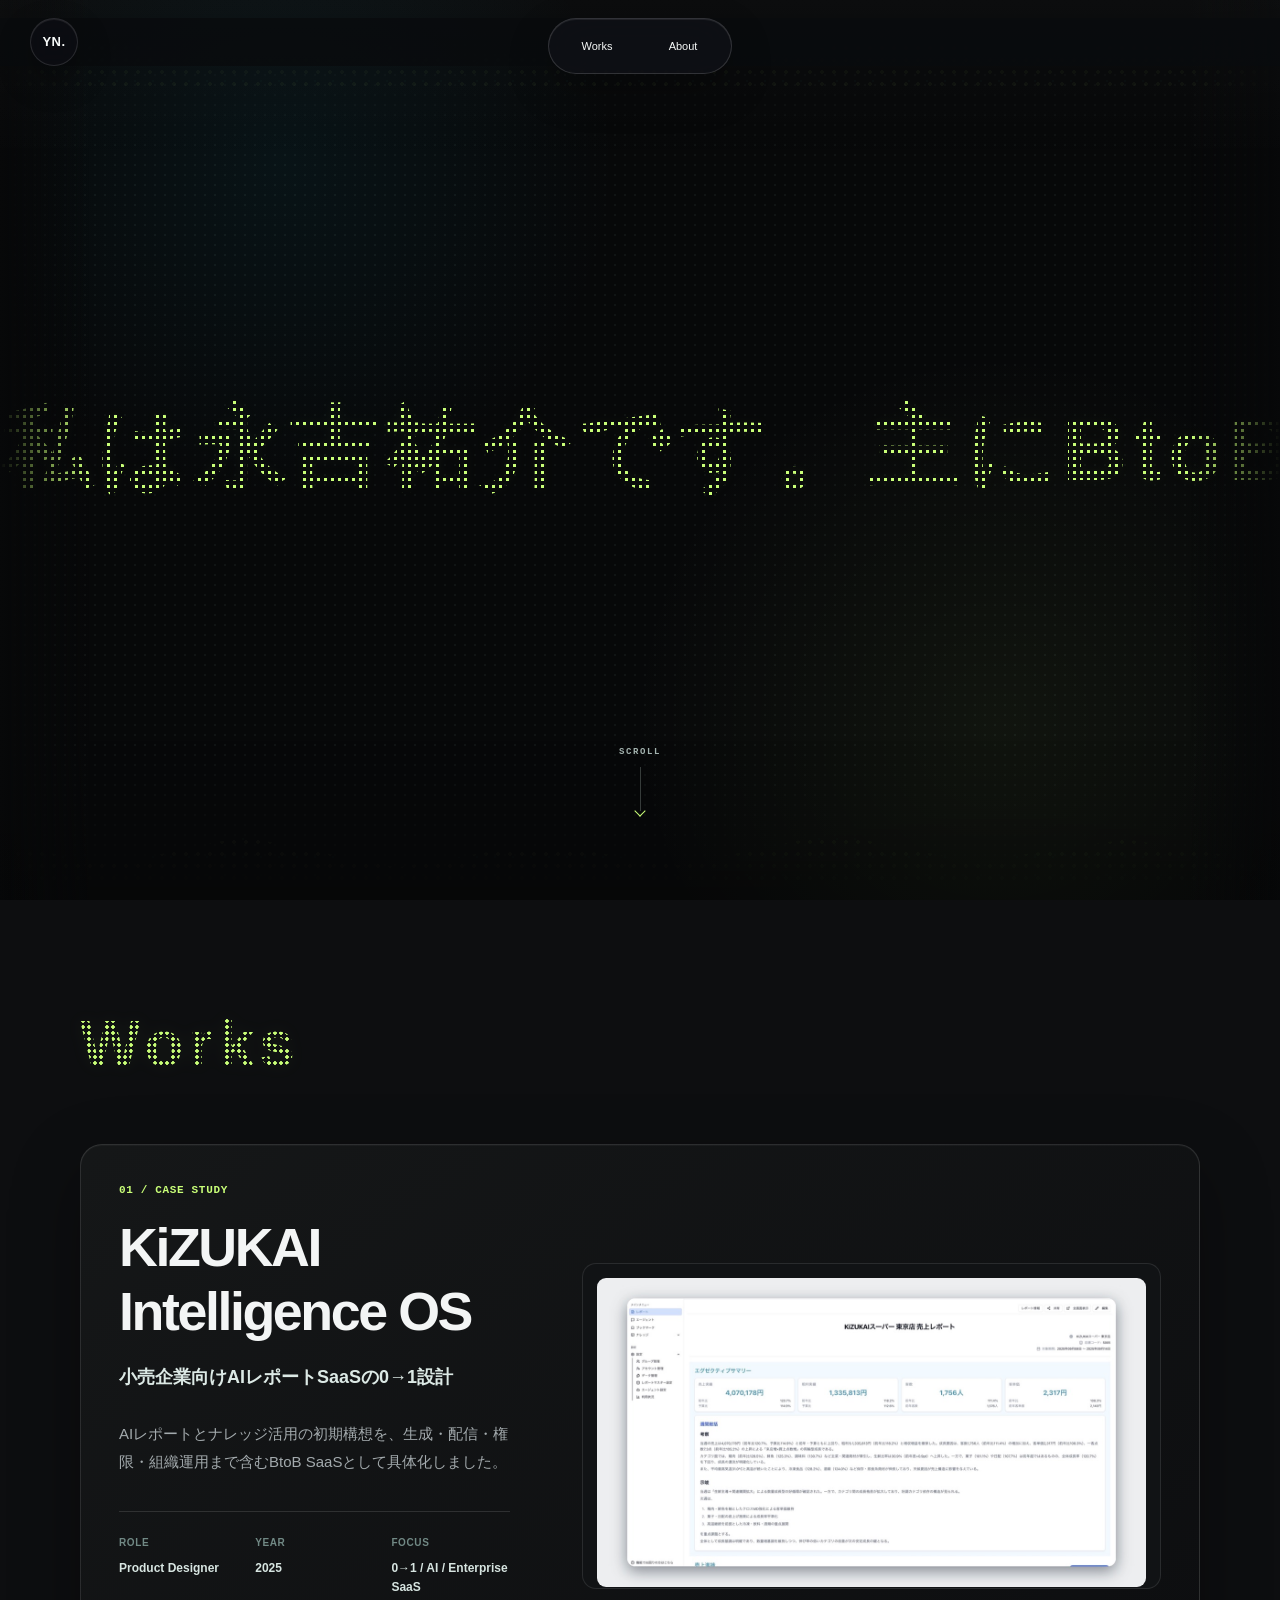
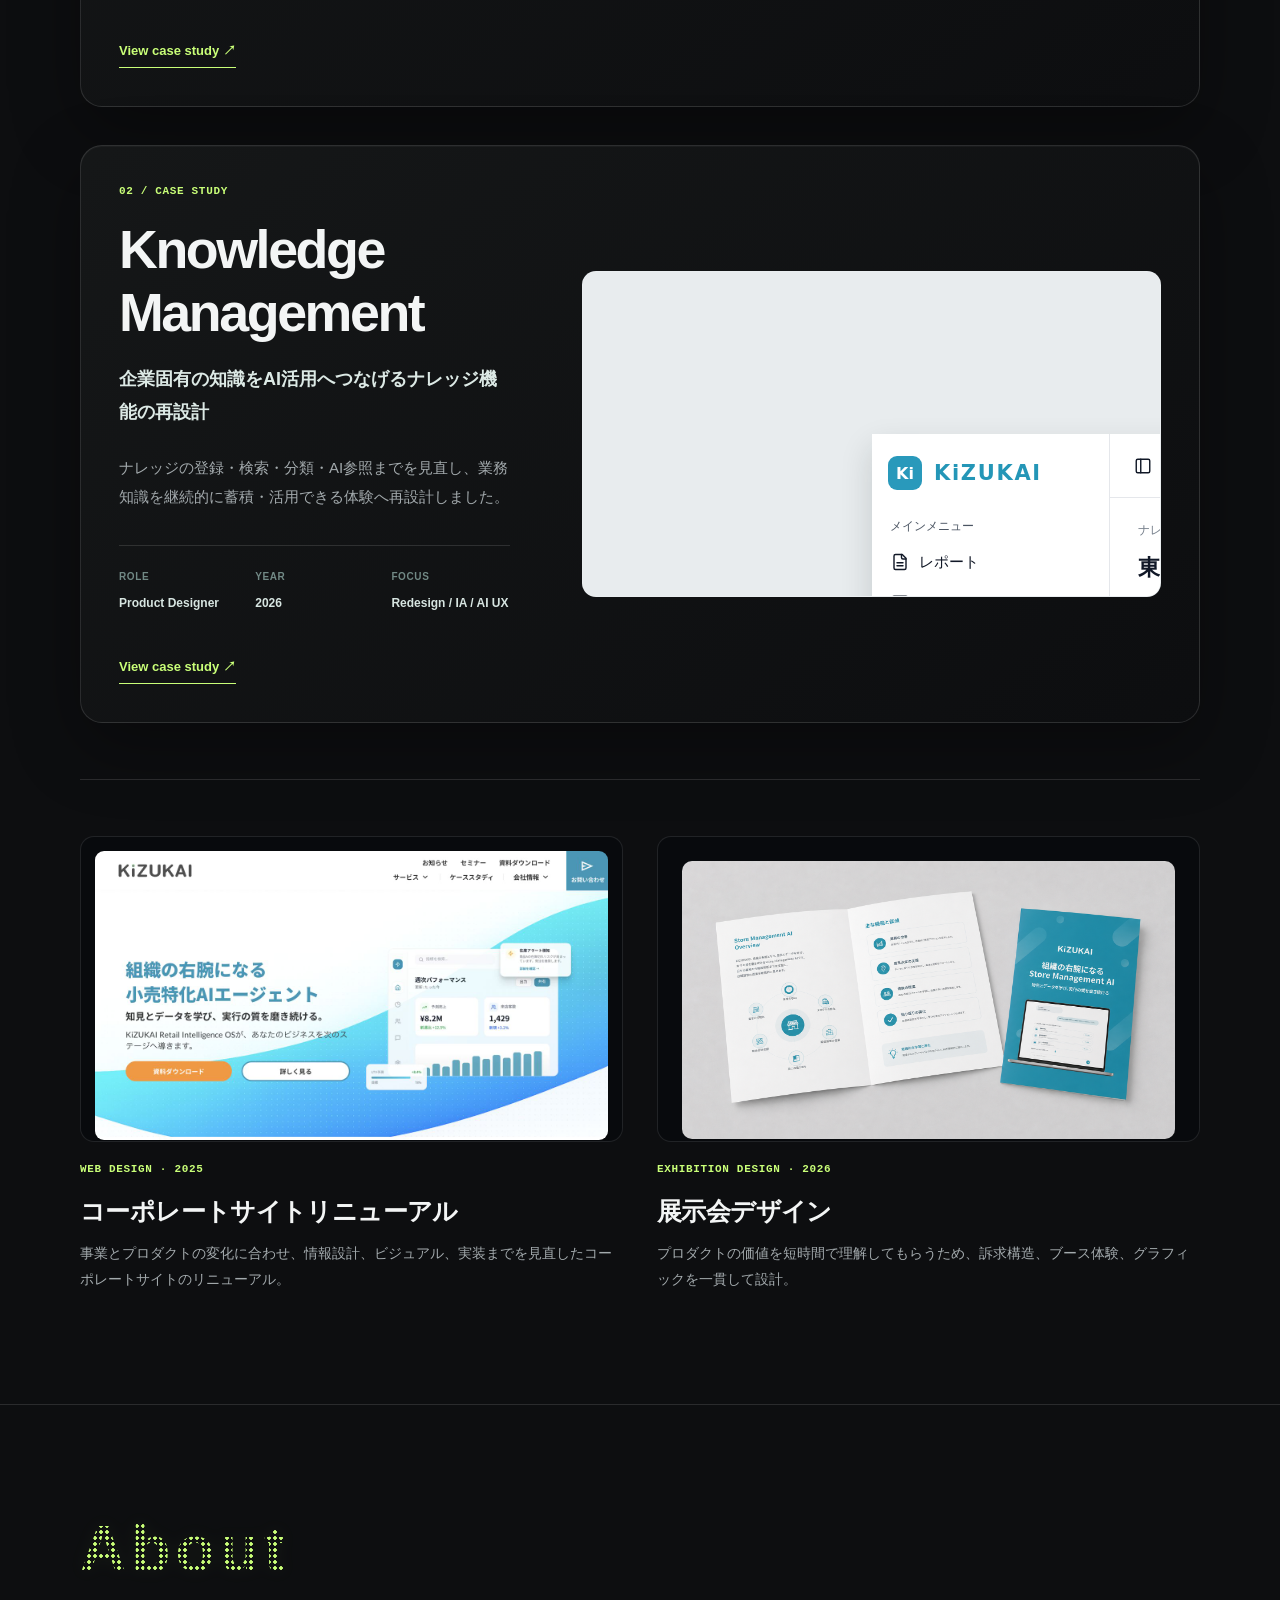
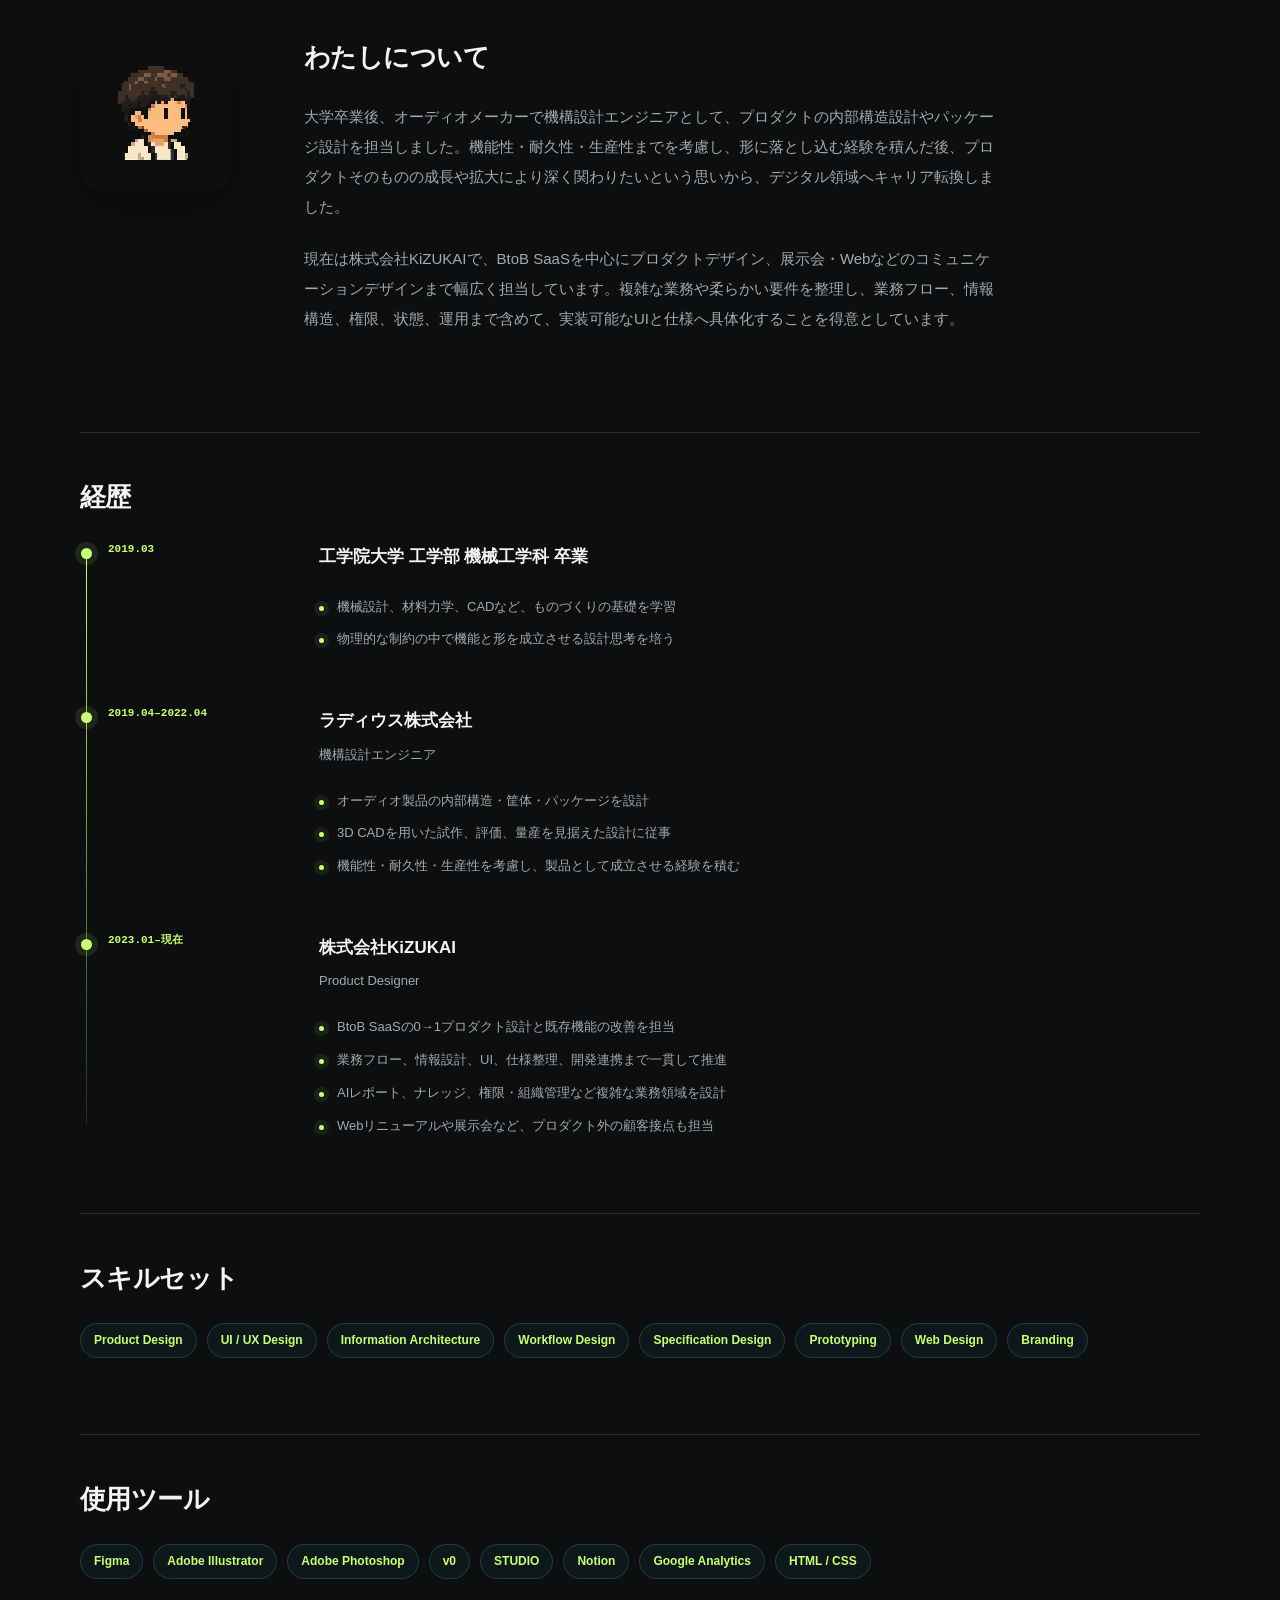
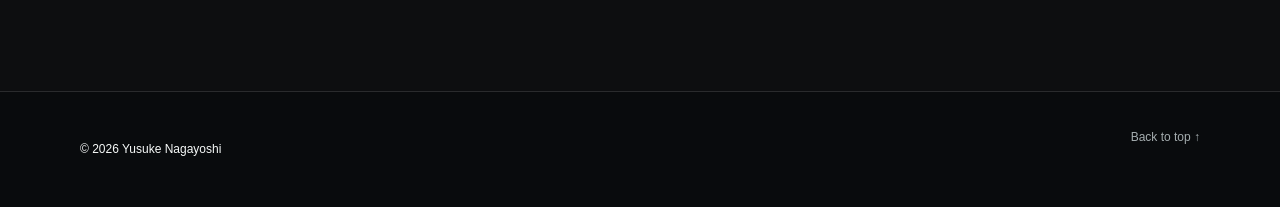
==== index.html @ 8ec27dec "Initial portfolio site" ====
<!DOCTYPE html>

<html data-theme="dark" lang="ja">
<head>
<meta charset="utf-8"/>
<meta content="width=device-width, initial-scale=1" name="viewport"/>
<link rel="icon" href="favicon.svg" type="image/svg+xml"/>
<title>Yusuke Nagayoshi — Product Designer</title>
<meta content="永吉祐介のプロダクトデザインポートフォリオ。BtoB SaaS、0→1、AIプロダクト、複雑な業務設計を中心に掲載しています。" name="description"/>
<style>
:root{
  --ink:#173034;--muted:#66797c;--line:#dce7e7;--paper:#ffffff;--soft:#f5f9f9;
  --brand:#1b98b7;--deep:#08768d;--pale:#e8f5f7;--pale-strong:#d8eef2;
  --shell:min(1180px,calc(100vw - 64px));--reading:720px;
}
*{box-sizing:border-box}html{scroll-behavior:smooth}body{margin:0;background:var(--paper);color:var(--ink);font-family:-apple-system,BlinkMacSystemFont,"Segoe UI","Noto Sans JP",sans-serif;line-height:1.85;-webkit-font-smoothing:antialiased}img{display:block;max-width:100%}a{color:inherit;text-decoration:none}figure{margin:0}
.shell{width:var(--shell);margin-inline:auto}.site-header{position:sticky;top:0;z-index:20;height:64px;padding:0 max(32px,calc((100vw - 1180px)/2));display:flex;align-items:center;justify-content:space-between;background:rgba(255,255,255,.92);border-bottom:1px solid var(--line);backdrop-filter:blur(12px)}.brand{font-size:11px;font-weight:800;letter-spacing:.13em}.site-header nav{display:flex;gap:24px;font-size:12px;color:var(--muted)}
.hero{padding:96px 0 112px;border-bottom:1px solid var(--line)}.case-label{margin:0 0 22px;color:var(--deep);font-size:12px;font-weight:700;letter-spacing:.08em;text-transform:uppercase}.hero h1{max-width:900px;margin:0;font-size:clamp(52px,7vw,92px);line-height:1.02;letter-spacing:-.055em;font-weight:720}.hero-summary{margin:24px 0 0;font-size:clamp(20px,2.2vw,30px);letter-spacing:-.02em}.hero-intro{display:grid;grid-template-columns:1fr 1fr;gap:64px;max-width:980px;margin-top:48px;color:#40575b;font-size:16px}.hero-intro p{margin:0}.meta{display:grid;grid-template-columns:repeat(4,1fr);margin:64px 0 48px;border-top:1px solid var(--line);border-bottom:1px solid var(--line)}.meta div{padding:20px 20px 20px 0}.meta dt{font-size:10px;font-weight:700;letter-spacing:.12em;text-transform:uppercase;color:var(--muted)}.meta dd{margin:5px 0 0;font-size:13px;font-weight:650}.hero-visual,.large-ui,.showcase-ui{position:relative;background:#fff;border:1px solid var(--line);border-radius:10px;padding:8px;box-shadow:0 18px 48px rgba(23,48,52,.08)}.hero-visual img,.large-ui img,.showcase-ui img{width:100%;border-radius:6px}.pin{position:absolute;width:30px;height:30px;border-radius:50%;display:grid;place-items:center;background:var(--brand);color:#fff;font-weight:800;font-size:12px;box-shadow:0 0 0 4px rgba(27,152,183,.15)}.p1{left:8%;top:25%}.p2{right:10%;top:28%}.p3{right:16%;bottom:24%}.p4{left:62%;bottom:12%}
.section{padding:104px 0;border-bottom:1px solid var(--line)}.soft-section{background:var(--soft)}.section-label{display:flex;align-items:baseline;gap:10px;margin:0 0 48px;font-size:17px;line-height:1.4;letter-spacing:.01em}.section-label::before{content:"";width:30px;height:2px;background:var(--brand);transform:translateY(-3px)}.section-label span{font-size:12px;font-weight:600;color:var(--muted);letter-spacing:.06em}.reading-column{max-width:var(--reading);margin-inline:auto}.reading-column p,.article-body p,.prose p{margin:0 0 24px;color:#40575b;font-size:17px}.intro-text{font-size:19px!important;line-height:1.95}.article-heading{margin:0 0 28px;font-size:clamp(28px,3.2vw,43px);line-height:1.35;letter-spacing:-.035em;font-weight:680}.article-grid{display:grid;grid-template-columns:160px minmax(0,1fr) 260px;gap:56px;align-items:start}.article-grid .section-label{grid-column:1}.article-body{grid-column:2}.article-aside{grid-column:3}.project-notes>div,.article-aside>div{padding:15px 0;border-top:1px solid var(--line)}.article-aside span{display:block;font-size:11px;color:var(--muted)}.article-aside strong{display:block;margin-top:5px;font-size:13px;line-height:1.65}.two-column-copy{display:grid;grid-template-columns:1fr 1fr;gap:84px;align-items:start}.two-column-copy .article-heading{max-width:480px}.prose{max-width:var(--reading)}
.flow-row{display:flex;align-items:stretch;gap:8px;margin-top:58px}.flow-row>div{flex:1;min-width:0;border-top:2px solid var(--brand);background:#fff;padding:22px 16px}.flow-row strong{display:block;font-size:14px}.flow-row span{display:block;color:#8a5a5a;font-size:12px;margin-top:9px;line-height:1.55}.flow-row i,.research-pipeline i,.core-journey i,.knowledge-flow i,.process-line i,.entity-model i{font-style:normal;display:grid;place-items:center;color:var(--deep)}
.research-pipeline{display:grid;grid-template-columns:1.3fr auto .75fr auto .75fr auto .75fr auto .85fr;gap:10px;align-items:center;margin-top:58px}.research-pipeline>div:not(.source-cloud){border:1px solid var(--line);padding:20px 14px;text-align:center;font-weight:650;font-size:13px;background:white}.source-cloud{display:flex;flex-wrap:wrap;gap:7px}.source-cloud span{border:1px solid var(--line);background:white;padding:8px 11px;border-radius:99px;font-size:12px}.research-pipeline .accent-box{background:var(--pale);border-color:#bddfe5!important;color:var(--deep)}
.process-intro{margin-left:0}.process-steps{list-style:none;padding:0;margin:56px 0 0;display:grid;grid-template-columns:repeat(3,1fr);border-top:1px solid var(--line);border-left:1px solid var(--line)}.process-steps li{min-height:190px;padding:25px;border-right:1px solid var(--line);border-bottom:1px solid var(--line);background:#fff}.process-steps span{font:700 11px ui-monospace,monospace;color:var(--deep)}.process-steps strong{display:block;margin:16px 0 10px;font-size:17px}.process-steps p{margin:0;color:var(--muted);font-size:13px;line-height:1.7}
.workflow-compare{display:grid;grid-template-columns:repeat(3,1fr);gap:18px;margin-top:52px}.workflow-panel{padding:26px;border:1px solid var(--line);background:#fff}.workflow-panel small{font-size:11px;font-weight:700;color:var(--muted)}.workflow-panel ol{list-style:none;padding:0;margin:20px 0 0}.workflow-panel li{padding:13px 0;border-top:1px solid var(--line);font-size:14px}.muted-panel{background:#fafafa;color:#738184}.accent-panel{background:var(--pale);border-color:#b9dfe5}
.insight-grid{display:grid;grid-template-columns:repeat(2,1fr);gap:0;border-top:1px solid var(--line);border-left:1px solid var(--line)}.insight-grid article{padding:30px;border-right:1px solid var(--line);border-bottom:1px solid var(--line);background:#fff}.insight-grid span{font:700 11px ui-monospace,monospace;color:var(--deep)}.insight-grid h3{margin:15px 0 12px;font-size:20px;line-height:1.55}.insight-grid p{margin:0;color:var(--muted);font-size:14px}
.criteria-grid{display:grid;grid-template-columns:repeat(4,1fr);gap:12px;margin:52px 0 30px}.criteria-grid div{border-top:2px solid var(--brand);background:var(--soft);padding:20px}.criteria-grid span{font:700 11px ui-monospace,monospace;color:var(--deep)}.criteria-grid strong{display:block;margin-top:8px;font-size:14px;line-height:1.6}.comparison-table{border:1px solid var(--line);background:white}.tr{display:grid;grid-template-columns:1.1fr 1.1fr 1.7fr .6fr;border-top:1px solid var(--line)}.tr:first-child{border:0}.tr>div{padding:15px 18px;font-size:13px}.tr.head{background:var(--pale);font-size:11px;font-weight:800}.tr.core{background:#f8fcfc}.status{display:inline-block;border-radius:99px;padding:4px 9px;background:var(--deep);color:white;font-size:10px;font-weight:800}.status.later{background:#e8eeee;color:#627174}.core-journey{display:flex;align-items:center;justify-content:center;gap:14px;margin-top:32px;padding:24px;border:1px solid #b9dfe5;background:var(--pale);font-size:13px;font-weight:750}.core-journey i{color:var(--brand)}
.operational-model{display:grid;grid-template-columns:.9fr 2fr;gap:18px;margin-top:54px}.model-core{background:var(--pale);border:1px solid #b9dfe5;padding:34px}.model-core small,.model-columns small,.entity-model small,.spec-sheet small,.before-after-contribution small{font-size:10px;letter-spacing:.08em;color:var(--muted);font-weight:700}.model-core strong{display:block;font-size:26px;line-height:1.4;margin:17px 0}.model-core p{margin:0;font-size:13px;color:var(--muted)}.model-columns{display:grid;grid-template-columns:repeat(3,1fr);gap:10px}.model-columns div{border:1px solid var(--line);padding:20px;background:#fff}.model-columns strong,.model-columns span{display:block}.model-columns strong{font-size:14px;margin:8px 0}.model-columns span{font-size:12px;color:var(--muted)}.ia-map{margin-top:24px;padding:30px;border:1px solid var(--line);background:#fff}.ia-root{text-align:center;border:1px solid #b9dfe5;background:var(--pale);padding:16px;font-weight:750}.ia-branches{display:grid;grid-template-columns:repeat(4,1fr);gap:10px;margin-top:24px}.ia-branches div{border-top:2px solid var(--brand);padding:18px;background:var(--soft)}.ia-branches strong,.ia-branches span{display:block}.ia-branches span{font-size:12px;color:var(--muted);margin-top:10px;line-height:1.7}
.decision-block{padding:72px 0 96px;border-top:1px solid var(--line)}.decision-block:first-of-type{margin-top:10px}.decision-block header{display:grid;grid-template-columns:55px minmax(0,780px);gap:18px;align-items:start}.decision-block header>span{font:700 13px ui-monospace,monospace;color:var(--deep);padding-top:8px}.decision-block h3{margin:0;font-size:clamp(28px,3.3vw,45px);line-height:1.35;letter-spacing:-.035em}.decision-copy{display:grid;grid-template-columns:1fr 1fr;gap:56px;max-width:900px;margin:38px 0 46px;padding-left:73px}.decision-copy h4{margin:0 0 8px;font-size:13px}.decision-copy p{margin:0;color:var(--muted);font-size:15px}.large-ui{box-shadow:0 18px 48px rgba(23,48,52,.08)}.knowledge-flow,.entity-model{display:flex;align-items:center;justify-content:center;gap:18px;margin:0 0 36px}.knowledge-flow span,.entity-model div{border:1px solid var(--line);background:var(--soft);padding:18px 23px;font-weight:700}.entity-model div{min-width:300px}.entity-model strong,.entity-model span{display:block}.entity-model strong{font-size:18px;margin:8px 0}.entity-model span{font-size:12px;color:var(--muted)}
.showcase-ui{width:88%;margin-top:72px}.showcase-ui.offset{margin-left:auto}.showcase-ui figcaption{padding:14px 4px 2px;color:var(--muted);font-size:12px}.spec-pair{display:grid;grid-template-columns:1.3fr .7fr;gap:18px;align-items:stretch;margin-top:52px}.spec-pair figure{margin:0;background:#fff;border:1px solid var(--line);padding:8px}.spec-sheet{background:var(--pale);border:1px solid #b9dfe5;padding:32px}.spec-sheet h3{font-size:24px;margin:12px 0 24px}.spec-sheet ul{padding-left:18px;color:#52696d;font-size:14px}.spec-sheet li{margin:11px 0}.process-line{display:flex;align-items:center;justify-content:center;gap:16px;margin-top:28px;padding:22px;border-top:1px solid var(--line);border-bottom:1px solid var(--line);font-weight:700;font-size:13px}.contribution-grid{display:grid;grid-template-columns:.8fr 1.2fr;gap:70px}.before-after-contribution{display:grid;grid-template-columns:1fr 1.25fr;gap:14px}.before-after-contribution>div{border-top:2px solid var(--brand);background:var(--soft);padding:26px}.before-after-contribution ul{padding-left:18px;font-size:14px;color:var(--muted)}.reflection-list{border-top:1px solid var(--line)}.reflection-list article{display:grid;grid-template-columns:55px 1fr;gap:24px;padding:28px 0;border-bottom:1px solid var(--line)}.reflection-list>article>span{font:700 12px ui-monospace,monospace;color:var(--deep)}.reflection-list h3{margin:0;font-size:20px}.reflection-list p{max-width:720px;color:var(--muted);font-size:15px;margin-bottom:0}footer{padding:36px 0;background:#fff;color:var(--muted);font-size:12px}footer .shell{display:flex;justify-content:space-between}
@media(max-width:900px){:root{--shell:min(100% - 36px,1180px)}.site-header{padding:0 18px}.site-header nav{display:none}.hero{padding:72px 0 86px}.hero-intro,.article-grid,.two-column-copy,.operational-model,.spec-pair,.contribution-grid{grid-template-columns:1fr;gap:36px}.article-grid .section-label,.article-body,.article-aside{grid-column:1}.meta{grid-template-columns:1fr 1fr}.flow-row,.core-journey,.process-line,.knowledge-flow,.entity-model{overflow-x:auto;justify-content:flex-start}.flow-row>div{min-width:150px}.research-pipeline{grid-template-columns:1fr}.research-pipeline i{transform:rotate(90deg)}.process-steps{grid-template-columns:1fr 1fr}.workflow-compare{grid-template-columns:1fr}.insight-grid{grid-template-columns:1fr}.criteria-grid,.model-columns,.ia-branches{grid-template-columns:1fr 1fr}.tr{grid-template-columns:1fr}.tr.head{display:none}.tr>div{padding:8px 15px}.tr>div:first-child{padding-top:17px;font-weight:800}.tr>div:last-child{padding-bottom:17px}.decision-copy{grid-template-columns:1fr;gap:24px;padding-left:0}.showcase-ui{width:100%}.showcase-ui.offset{margin-left:0}.before-after-contribution{grid-template-columns:1fr}.section{padding:82px 0}}
@media(max-width:560px){.hero h1{font-size:48px}.hero-intro{font-size:15px}.meta{grid-template-columns:1fr}.process-steps,.criteria-grid,.model-columns,.ia-branches{grid-template-columns:1fr}.section{padding:68px 0}.section-label{margin-bottom:36px}.article-heading{font-size:29px}.decision-block header{grid-template-columns:1fr}.decision-copy{margin-top:28px}.entity-model div{min-width:250px}}

/* 2026-07 case-study layout refinement */
:root{
  --shell:min(1120px,calc(100vw - 72px));
  --reading:100%;
}

/* Section title: vertical accent bar + Japanese / English */
.section-label{
  display:flex;
  align-items:baseline;
  gap:12px;
  margin:0 0 44px;
  padding-left:16px;
  border-left:3px solid var(--brand);
  font-size:18px;
  line-height:1.35;
  letter-spacing:.01em;
}
.section-label::before{display:none}
.section-label span{
  font-size:12px;
  font-weight:600;
  color:var(--muted);
  letter-spacing:.06em;
}

/* Keep text, diagrams and tables on one shared content axis */
.reading-column,
.prose{
  width:100%;
  max-width:none;
  margin-inline:0;
}
.reading-column p,
.article-body p,
.prose p{
  max-width:none;
}
.article-heading{
  max-width:960px;
}

/* Overview uses a conventional article + facts layout */
.article-grid{
  display:grid;
  grid-template-columns:minmax(0,1fr) 270px;
  gap:68px;
  align-items:start;
}
.article-grid .section-label{grid-column:1 / -1}
.article-body{grid-column:1}
.article-aside{grid-column:2}

/* Process and directional flows stay on one horizontal line on desktop */
.process-steps{
  display:grid;
  grid-template-columns:repeat(6,minmax(0,1fr));
  margin-top:48px;
}
.process-steps li{
  min-height:218px;
  padding:22px 18px;
}
.process-steps strong{font-size:15px}
.process-steps p{font-size:12px;line-height:1.65}

.flow-row,
.research-pipeline,
.workflow-compare,
.criteria-grid,
.core-journey,
.process-line,
.knowledge-flow,
.entity-model{
  width:100%;
}

/* Wide product views intentionally use the same section width */
.showcase-ui,
.showcase-ui.offset{
  width:100%;
  margin-left:0;
}

/* Avoid a narrow-to-wide inverted-triangle rhythm */
#scope .reading-column,
#context .reading-column,
#workflow .reading-column,
#architecture .reading-column,
#product .reading-column,
#process .reading-column{
  width:100%;
  max-width:none;
}
#scope .reading-column p,
#context .reading-column p,
#workflow .reading-column p,
#architecture .reading-column p,
#product .reading-column p,
#process .reading-column p{
  max-width:100%;
}

@media(max-width:900px){
  :root{--shell:min(100% - 36px,1120px)}
  .article-grid{grid-template-columns:1fr;gap:36px}
  .article-grid .section-label,.article-body,.article-aside{grid-column:1}
  .process-steps{
    display:flex;
    overflow-x:auto;
    border-left:1px solid var(--line);
    scroll-snap-type:x proximity;
  }
  .process-steps li{
    flex:0 0 210px;
    min-height:200px;
    scroll-snap-align:start;
  }
}

/* Portfolio home */
.home-page{background:#fff;color:var(--ink)}
.home-header{background:rgba(255,255,255,.94)}
.home-hero{padding:150px 0 126px;border-bottom:1px solid var(--line)}
.home-eyebrow{margin:0 0 34px;font:700 11px/1.2 ui-monospace,SFMono-Regular,Menlo,monospace;letter-spacing:.08em;text-transform:uppercase;color:var(--deep)}
.home-hero h1{max-width:980px;margin:0;font-size:clamp(46px,6.2vw,82px);line-height:1.16;letter-spacing:-.055em;font-weight:720}
.home-intro{display:grid;grid-template-columns:repeat(2,minmax(0,1fr));gap:64px;max-width:950px;margin-top:58px;color:var(--muted);font-size:17px;line-height:2}
.home-intro p{margin:0}
.home-section{padding:112px 0;border-bottom:1px solid var(--line)}
.home-section-title{display:flex;align-items:center;gap:14px;margin:0 0 58px;font-size:18px;line-height:1.2;letter-spacing:.01em}
.home-section-title::before{content:"";width:3px;height:22px;background:var(--brand)}
.featured-work{display:grid;grid-template-columns:.82fr 1.18fr;gap:60px;align-items:center;color:inherit;text-decoration:none;padding:22px 0 84px;border-bottom:1px solid var(--line)}
.featured-work-copy{padding-right:12px}
.work-index,.work-type{margin:0 0 18px;font:700 11px/1.4 ui-monospace,SFMono-Regular,Menlo,monospace;letter-spacing:.06em;text-transform:uppercase;color:var(--deep)}
.featured-work h3{margin:0;font-size:clamp(36px,4.2vw,58px);line-height:1.18;letter-spacing:-.045em}
.work-subtitle{margin:18px 0 25px;font-size:18px;font-weight:700;color:var(--ink)}
.featured-work-copy>p:not(.work-subtitle):not(.work-index){color:var(--muted);font-size:15px;line-height:1.9}
.work-meta{display:grid;grid-template-columns:repeat(3,minmax(0,1fr));gap:18px;margin:34px 0 38px;padding-top:22px;border-top:1px solid var(--line)}
.work-meta dt,.about-facts dt{margin-bottom:7px;font-size:10px;font-weight:700;letter-spacing:.06em;text-transform:uppercase;color:var(--muted)}
.work-meta dd,.about-facts dd{margin:0;font-size:12px;font-weight:700;line-height:1.6}
.text-link{display:inline-block;border-bottom:1px solid currentColor;padding-bottom:4px;font-size:13px;font-weight:800}
.featured-work-visual{margin:0;background:var(--soft);padding:0;overflow:hidden;aspect-ratio:16/9;display:grid;place-items:center}
.featured-work-visual img{display:block;width:100%;height:100%;object-fit:contain;object-position:center;transition:transform .35s ease}
.featured-work:hover .featured-work-visual img{transform:scale(1.015)}
.featured-work-visual.ui-thumbnail{container-type:inline-size;display:block;position:relative;background:#e8ecee}
.featured-work-visual.ui-thumbnail iframe{position:absolute;top:50%;left:50%;width:1280px;height:720px;border:0;pointer-events:none;box-shadow:0 14px 30px rgba(19,30,33,.16);transform:translate(-50%,-50%) scale(calc((100cqw - 28px) / 1280px));transform-origin:center}
.work-list{margin-top:30px}
.work-row{display:grid;grid-template-columns:52px minmax(260px,.9fr) minmax(0,1fr);gap:34px;align-items:center;padding:50px 0;border-bottom:1px solid var(--line)}
.work-row-number{align-self:start;padding-top:6px;font:700 11px ui-monospace,SFMono-Regular,Menlo,monospace;color:var(--deep)}
.work-row figure{margin:0;background:var(--soft);padding:10px;overflow:hidden}
.work-row figure img{display:block;width:100%;height:auto}
.work-row h3{margin:0 0 13px;font-size:30px;line-height:1.3;letter-spacing:-.03em}
.work-row-copy>p:not(.work-type){max-width:560px;margin:0;color:var(--muted);font-size:14px;line-height:1.85}
.coming-soon{display:inline-block;margin-top:22px;font-size:11px;font-weight:700;color:var(--muted)}
.home-about{background:var(--soft)}
.home-about-grid{display:grid;grid-template-columns:180px minmax(230px,.65fr) minmax(0,1.35fr);gap:54px;align-items:start}
.home-about-grid .home-section-title{margin:0}
.about-lead p{margin:0;font-size:24px;line-height:1.6;font-weight:720;letter-spacing:-.02em}
.about-copy{max-width:690px}
.about-copy>p{margin:0 0 22px;color:var(--muted);font-size:15px;line-height:2}
.about-facts{display:grid;grid-template-columns:repeat(3,minmax(0,1fr));gap:20px;margin:42px 0 0;padding-top:24px;border-top:1px solid var(--line)}
.home-contact-grid{display:grid;grid-template-columns:180px minmax(0,760px);gap:54px;align-items:start}
.home-contact-grid .home-section-title{margin:0}
.contact-lead{margin:0 0 38px;font-size:clamp(26px,3vw,43px);line-height:1.5;letter-spacing:-.035em;font-weight:700}
.contact-link{display:inline-block;color:inherit;text-decoration:none;border-bottom:1px solid currentColor;padding-bottom:5px;font-size:14px;font-weight:800}
.home-footer{padding:34px 0;color:var(--muted);font-size:12px}
.home-footer .shell{display:flex;justify-content:space-between}
@media(max-width:900px){
  .home-hero{padding:105px 0 90px}
  .home-intro,.featured-work,.home-about-grid,.home-contact-grid{grid-template-columns:1fr;gap:35px}
  .work-row{grid-template-columns:40px 1fr;gap:22px}
  .work-row figure{grid-column:2}
  .work-row-copy{grid-column:2}
  .home-about-grid .home-section-title,.home-contact-grid .home-section-title{margin-bottom:8px}
  .about-facts{grid-template-columns:1fr 1fr}
}
@media(max-width:560px){
  .home-hero h1{font-size:42px}
  .home-intro{font-size:15px}
  .home-section{padding:76px 0}
  .work-meta,.about-facts{grid-template-columns:1fr}
  .work-row{grid-template-columns:1fr}
  .work-row-number,.work-row figure,.work-row-copy{grid-column:1}
  .home-footer .shell{display:block}
}

/* Dot-matrix marquee hero */
.sr-only{
  position:absolute!important;
  width:1px!important;
  height:1px!important;
  padding:0!important;
  margin:-1px!important;
  overflow:hidden!important;
  clip:rect(0,0,0,0)!important;
  white-space:nowrap!important;
  border:0!important;
}
.home-hero{
  padding:118px 0 104px;
}
.dot-board{
  --board:#071d24;
  --board-edge:#12343d;
  --dot:#c9ff78;
  --dot-secondary:#49d4be;
  position:relative;
  min-height:360px;
  overflow:hidden;
  display:flex;
  align-items:center;
  margin-top:30px;
  background:
    radial-gradient(circle at 18% 12%,rgba(68,214,190,.10),transparent 24%),
    radial-gradient(circle at 82% 88%,rgba(201,255,120,.08),transparent 28%),
    var(--board);
  border:1px solid var(--board-edge);
  box-shadow:0 28px 70px rgba(7,29,36,.16);
  isolation:isolate;
  outline:none;
}
.dot-board:focus-visible{
  box-shadow:0 0 0 3px rgba(27,152,183,.28),0 28px 70px rgba(7,29,36,.16);
}
.dot-board::before,
.dot-board::after{
  content:"";
  position:absolute;
  inset:0;
  pointer-events:none;
  z-index:3;
}
.dot-board::before{
  background:linear-gradient(90deg,var(--board) 0,transparent 7%,transparent 93%,var(--board) 100%);
}
.dot-board::after{
  background:linear-gradient(180deg,rgba(255,255,255,.025),transparent 18%,transparent 82%,rgba(0,0,0,.12));
}
.dot-board-grid{
  position:absolute;
  inset:0;
  z-index:0;
  opacity:.32;
  background-image:radial-gradient(circle,rgba(162,214,199,.24) 0 1px,transparent 1.2px);
  background-size:10px 10px;
  mask-image:linear-gradient(to bottom,transparent 0,#000 18%,#000 82%,transparent 100%);
}
.dot-board-grid::before,
.dot-board-grid::after{
  content:"";
  position:absolute;
  left:0;
  right:0;
  height:72px;
  background-image:
    radial-gradient(circle,rgba(201,255,120,.72) 0 1.7px,transparent 2px),
    radial-gradient(circle,rgba(73,212,190,.42) 0 1.3px,transparent 1.6px);
  background-size:12px 12px,18px 18px;
  opacity:.38;
}
.dot-board-grid::before{top:18px;clip-path:polygon(0 64%,8% 28%,16% 58%,25% 16%,36% 62%,47% 28%,58% 68%,69% 22%,82% 56%,91% 18%,100% 58%,100% 100%,0 100%)}
.dot-board-grid::after{bottom:16px;clip-path:polygon(0 46%,9% 72%,19% 34%,31% 77%,42% 44%,53% 74%,65% 30%,76% 69%,88% 38%,100% 72%,100% 100%,0 100%)}
.dot-marquee{
  position:relative;
  z-index:2;
  width:100%;
  overflow:hidden;
  padding:70px 0 76px;
}
.dot-marquee-track{
  display:flex;
  width:max-content;
  align-items:center;
  animation:dot-marquee 120s linear infinite;
  will-change:transform;
}
.dot-marquee-set{
  display:flex;
  align-items:center;
  flex:none;
  gap:5vw;
  padding-right:5vw;
}
.dot-copy{
  display:block;
  white-space:nowrap;
  font-family:"Hiragino Kaku Gothic ProN","Yu Gothic","YuGothic","Noto Sans JP",sans-serif;
  font-size:clamp(50px,6.3vw,92px);
  font-weight:900;
  line-height:1.15;
  letter-spacing:.065em;
  color:transparent;
  background-image:radial-gradient(circle,var(--dot) 0 1.7px,transparent 1.95px);
  background-size:7px 7px;
  background-position:0 1px;
  -webkit-background-clip:text;
  background-clip:text;
  -webkit-text-fill-color:transparent;
  filter:drop-shadow(0 0 5px rgba(201,255,120,.14));
}
.dot-separator{
  color:transparent;
  font-size:30px;
  background-image:radial-gradient(circle,var(--dot-secondary) 0 1.8px,transparent 2.1px);
  background-size:7px 7px;
  -webkit-background-clip:text;
  background-clip:text;
  -webkit-text-fill-color:transparent;
}
.dot-board-status{
  position:absolute;
  z-index:4;
  left:22px;
  right:22px;
  bottom:17px;
  display:flex;
  justify-content:space-between;
  gap:20px;
  color:rgba(184,221,214,.66);
  font:700 9px/1.2 ui-monospace,SFMono-Regular,Menlo,monospace;
  letter-spacing:.14em;
}
.home-intro-after-board{
  margin-top:44px;
}
@keyframes dot-marquee{
  from{transform:translate3d(0,0,0)}
  to{transform:translate3d(-50%,0,0)}
}
@media(prefers-reduced-motion:reduce){
  .dot-marquee-track{
    animation:none;
    transform:translateX(-4%);
  }
}
@media(max-width:900px){
  .home-hero{padding:84px 0 86px}
  .dot-board{min-height:300px;margin-top:24px}
  .dot-marquee{padding:62px 0 68px}
  .dot-copy{font-size:clamp(44px,9vw,72px);background-size:6px 6px}
}
@media(max-width:560px){
  .home-hero{padding:68px 0 74px}
  .dot-board{min-height:250px}
  .dot-marquee{padding:56px 0 62px}
  .dot-copy{font-size:44px;letter-spacing:.05em}
  .dot-board-status{left:14px;right:14px;bottom:13px;display:block}
  .dot-board-status span{display:block;margin-top:5px}
  .home-intro-after-board{margin-top:34px}
}


/* 2026-07 full-width black dot-matrix hero */
.home-hero{
  min-height:calc(100svh - 64px);
  padding:0;
  display:flex;
  align-items:stretch;
  background:#020303;
  color:#fff;
  border-bottom:0;
}
.home-hero .shell{width:100%}
.dot-board{
  --board:#020303;
  --board-edge:#020303;
  width:100%;
  min-height:calc(100svh - 64px);
  margin:0;
  border:0;
  border-radius:0;
  box-shadow:none;
  background:
    radial-gradient(circle at 18% 12%,rgba(68,214,190,.08),transparent 24%),
    radial-gradient(circle at 82% 88%,rgba(201,255,120,.055),transparent 28%),
    var(--board);
}
.dot-board:focus-visible{
  box-shadow:inset 0 0 0 3px rgba(73,212,190,.42);
}
.dot-marquee{padding:96px 0}
.dot-board-status,
.home-intro-after-board,
.home-eyebrow{display:none!important}
@media(max-width:900px){
  .home-hero,
  .dot-board{min-height:calc(100svh - 64px)}
  .home-hero{padding:0}
  .dot-board{margin:0}
  .dot-marquee{padding:76px 0}
}
@media(max-width:560px){
  .home-hero{padding:0}
  .dot-marquee{padding:64px 0}
}

/* 2026-07 floating glass navigation */
.home-header{
  position:fixed;
  top:18px;
  left:50%;
  right:auto;
  z-index:50;
  width:min(760px,calc(100vw - 32px));
  height:58px;
  padding:7px 8px 7px 20px;
  transform:translateX(-50%);
  border:1px solid rgba(255,255,255,.18);
  border-radius:999px;
  background:linear-gradient(135deg,rgba(25,34,35,.60),rgba(12,20,21,.42));
  color:#fff;
  box-shadow:
    0 16px 44px rgba(0,0,0,.20),
    inset 0 1px 0 rgba(255,255,255,.16),
    inset 0 -1px 0 rgba(255,255,255,.05);
  -webkit-backdrop-filter:blur(22px) saturate(160%);
  backdrop-filter:blur(22px) saturate(160%);
}
.home-header::before{
  content:"";
  position:absolute;
  inset:1px;
  z-index:-1;
  border-radius:inherit;
  background:linear-gradient(110deg,rgba(255,255,255,.07),transparent 38%,rgba(73,212,190,.035));
  pointer-events:none;
}
.home-header .brand{
  color:rgba(255,255,255,.92);
  font-size:10px;
  letter-spacing:.14em;
  white-space:nowrap;
}
.home-header nav{
  display:flex;
  align-items:center;
  gap:2px;
  color:rgba(255,255,255,.78);
  font-size:11px;
}
.home-header nav a{
  min-width:72px;
  padding:10px 15px;
  border:1px solid transparent;
  border-radius:999px;
  text-align:center;
  transition:background-color .2s ease,border-color .2s ease,color .2s ease,transform .2s ease;
}
.home-header nav a:hover,
.home-header nav a:focus-visible{
  color:#fff;
  background:rgba(255,255,255,.11);
  border-color:rgba(255,255,255,.12);
  outline:none;
}
.home-header nav a:active{transform:scale(.97)}

@media(max-width:900px){
  .home-header{
    top:12px;
    width:calc(100vw - 24px);
    height:54px;
    padding:6px 7px 6px 16px;
  }
  .home-header nav{display:flex}
  .home-header nav a{min-width:auto;padding:9px 12px}
}
@media(max-width:560px){
  .home-header{
    justify-content:center;
    padding:6px 7px;
  }
  .home-header .brand{display:none}
  .home-header nav{width:100%;justify-content:space-between}
  .home-header nav a{flex:1;padding:9px 8px;font-size:10.5px}
}
@media(max-width:560px){
  .dot-marquee-track{animation-duration:100s}
}

/* The floating header overlays the hero, so the board occupies the full viewport. */
.home-hero,
.home-hero .dot-board{min-height:100svh}

/* Hero scroll navigation */
.hero-scroll{
  position:absolute;
  z-index:6;
  left:50%;
  bottom:28px;
  display:flex;
  flex-direction:column;
  align-items:center;
  gap:10px;
  min-width:64px;
  padding:8px 10px 4px;
  transform:translateX(-50%);
  color:rgba(223,244,238,.72);
  font:700 9px/1 ui-monospace,SFMono-Regular,Menlo,monospace;
  letter-spacing:.18em;
  text-transform:uppercase;
  transition:color .2s ease,transform .2s ease;
}
.hero-scroll i{
  position:relative;
  display:block;
  width:1px;
  height:44px;
  overflow:hidden;
  background:rgba(223,244,238,.22);
}
.hero-scroll i::after{
  content:"";
  position:absolute;
  top:-55%;
  left:0;
  width:1px;
  height:55%;
  background:#c9ff78;
  animation:hero-scroll-line 2.4s cubic-bezier(.55,0,.2,1) infinite;
}
.hero-scroll::after{
  content:"";
  width:7px;
  height:7px;
  margin-top:-14px;
  border-right:1px solid rgba(201,255,120,.84);
  border-bottom:1px solid rgba(201,255,120,.84);
  transform:rotate(45deg);
}
.hero-scroll:hover,
.hero-scroll:focus-visible{
  color:#fff;
  transform:translateX(-50%) translateY(3px);
  outline:none;
}
.hero-scroll:focus-visible{
  border-radius:8px;
  box-shadow:0 0 0 2px rgba(201,255,120,.48);
}
@keyframes hero-scroll-line{
  0%{transform:translateY(0)}
  65%,100%{transform:translateY(285%)}
}
@media(prefers-reduced-motion:reduce){
  .hero-scroll i::after{animation:none;top:0;height:100%}
}
@media(max-width:560px){
  .hero-scroll{bottom:20px}
  .hero-scroll i{height:34px}
}



/* About profile expansion */
.about-profile-layout{
  grid-template-columns:180px 260px minmax(0,1fr);
  gap:54px;
}
.about-profile-card{position:sticky;top:110px}
.about-portrait{
  width:180px;height:180px;margin:0 0 24px;border-radius:50%;overflow:hidden;
  border:1px solid var(--line);background:#e9eeee;
}
.about-portrait img{width:100%;height:100%;object-fit:cover}
.about-name{margin:0;font-size:22px;font-weight:760;letter-spacing:-.02em}
.about-role{margin:7px 0 0;color:var(--muted);font-size:12px;line-height:1.7}
.about-details{display:grid;gap:54px}
.about-subtitle{margin:0 0 20px;font-size:15px;letter-spacing:.01em}
.about-career,.about-strengths,.about-tools{padding-top:2px}
.career-timeline{list-style:none;margin:0;padding:0;border-top:1px solid var(--line)}
.career-timeline li{display:grid;grid-template-columns:145px 1fr;gap:24px;padding:20px 0;border-bottom:1px solid var(--line)}
.career-timeline time{font:700 11px/1.6 ui-monospace,SFMono-Regular,Menlo,monospace;color:var(--muted)}
.career-timeline strong,.career-timeline span{display:block}
.career-timeline strong{font-size:14px}
.career-timeline span{margin-top:4px;color:var(--muted);font-size:12px}
.strength-grid{display:grid;grid-template-columns:repeat(3,1fr);border-top:1px solid var(--line);border-left:1px solid var(--line)}
.strength-grid article{min-height:150px;padding:22px;border-right:1px solid var(--line);border-bottom:1px solid var(--line);background:#fff}
.strength-grid strong{font-size:14px}
.strength-grid p{margin:12px 0 0;color:var(--muted);font-size:12px;line-height:1.75}
.skill-tags,.tool-tags{display:flex;flex-wrap:wrap;gap:8px}
.tool-tags{margin-top:12px}
.skill-tags span,.tool-tags span{padding:7px 11px;border:1px solid var(--line);border-radius:999px;background:#fff;color:#4f6468;font-size:11px;font-weight:650}
.tool-tags span{background:transparent}
@media(max-width:900px){
  .about-profile-layout{grid-template-columns:1fr;gap:36px}
  .about-profile-card{position:static;display:flex;align-items:center;gap:24px}
  .about-portrait{width:140px;height:140px;margin:0;flex:none}
  .strength-grid{grid-template-columns:1fr}
}
@media(max-width:560px){
  .about-profile-card{display:block}
  .about-portrait{width:128px;height:128px;margin-bottom:20px}
  .career-timeline li{grid-template-columns:1fr;gap:6px}
}



/* Portfolio v2: case studies, selected projects, and one-column About */
.works-group{margin-top:0}
.works-group + .works-group{margin-top:96px;padding-top:84px;border-top:1px solid var(--line)}
.works-group-heading{display:grid;grid-template-columns:240px minmax(0,620px);gap:48px;align-items:start;margin-bottom:46px}
.works-group-heading h3{margin:0;font-size:28px;line-height:1.3;letter-spacing:-.03em}
.works-group-heading p{margin:0;color:var(--muted);font-size:14px;line-height:1.9}
.case-study-list .featured-work{margin:0}
.case-study-list .featured-work + .featured-work{margin-top:42px}
.featured-work-reverse .featured-work-copy{order:2;padding-right:0;padding-left:12px}
.featured-work-reverse .featured-work-visual{order:1}
.selected-project-grid{display:grid;grid-template-columns:repeat(2,minmax(0,1fr));gap:28px}
.selected-project{border-top:1px solid var(--line);padding-top:18px}
.selected-project figure{margin:0;background:var(--soft);overflow:hidden}
.selected-project figure img{display:block;width:100%;aspect-ratio:16/10;object-fit:cover;transition:transform .35s ease}
.selected-project:hover figure img{transform:scale(1.015)}
.selected-project-copy{padding-top:20px}
.selected-project-copy h3{margin:0 0 12px;font-size:25px;line-height:1.35;letter-spacing:-.025em}
.selected-project-copy p:not(.work-type){margin:0;color:var(--muted);font-size:14px;line-height:1.85}

.home-about .home-section-title{margin-bottom:58px}
.about-profile-hero{display:grid;grid-template-columns:168px minmax(0,760px);gap:56px;align-items:start}
.about-profile-hero .about-portrait{width:152px;height:152px;margin:0;border-radius:50%;overflow:hidden;background:#dce7e7;border:1px solid rgba(23,48,52,.08)}
.about-profile-hero .about-portrait img{width:100%;height:100%;object-fit:cover;object-position:center 34%}
.about-profile-hero .about-copy{max-width:none}
.about-subtitle{margin:0 0 26px;font-size:22px;line-height:1.4;letter-spacing:-.02em}
.about-block{margin-top:68px;padding-top:54px;border-top:1px solid var(--line)}
.career-timeline-wide{max-width:none;margin:0;padding:0;list-style:none;border-top:1px solid var(--line)}
.career-timeline-wide li{display:grid;grid-template-columns:190px minmax(0,1fr);gap:36px;padding:24px 0;border-bottom:1px solid var(--line)}
.career-timeline-wide time{font:700 11px/1.6 ui-monospace,SFMono-Regular,Menlo,monospace;color:var(--deep)}
.career-timeline-wide strong,.career-timeline-wide span{display:block}
.career-timeline-wide strong{font-size:15px}
.career-timeline-wide span{margin-top:5px;color:var(--muted);font-size:13px}
.strength-grid-wide{grid-template-columns:repeat(3,minmax(0,1fr))}
.skill-tags,.tool-tags{display:flex;flex-wrap:wrap;gap:10px}
.skill-tags span,.tool-tags span{display:inline-block;padding:9px 13px;border:1px solid var(--line);background:#fff;font-size:12px;line-height:1.3}
.tool-tags{margin-top:0}

@media(max-width:900px){
  .works-group-heading{grid-template-columns:1fr;gap:14px}
  .featured-work-reverse .featured-work-copy,.featured-work-reverse .featured-work-visual{order:initial}
  .selected-project-grid{grid-template-columns:1fr}
  .about-profile-hero{grid-template-columns:1fr;gap:30px}
  .strength-grid-wide{grid-template-columns:1fr}
}
@media(max-width:560px){
  .works-group + .works-group{margin-top:72px;padding-top:64px}
  .about-profile-hero .about-portrait{width:132px;height:132px}
  .career-timeline-wide li{grid-template-columns:1fr;gap:7px}
}

.dot-marquee-track{animation-duration:36s!important}.dot-copy{font-size:clamp(58px,7vw,104px)}


/* 2026-07 dark editorial redesign */
:root{
  --ink:#eef6f3;
  --muted:#93aaa7;
  --line:rgba(193,224,216,.14);
  --paper:#071013;
  --soft:#0a171a;
  --brand:#c9ff78;
  --deep:#64dfc5;
  --pale:#0d2023;
  --pale-strong:#113036;
}
html{background:#071013}
body.home-page{
  background:#071013;
  color:var(--ink);
  background-image:radial-gradient(circle at 1px 1px,rgba(201,255,120,.055) 1px,transparent 1.2px);
  background-size:22px 22px;
}
.home-section{
  position:relative;
  background:rgba(7,16,19,.94);
  border-bottom-color:var(--line);
  overflow:hidden;
}
.home-section:nth-of-type(even){background:rgba(9,21,24,.96)}
.home-section::after{
  content:"";
  position:absolute;
  inset:auto -10% -180px auto;
  width:520px;
  height:520px;
  border-radius:50%;
  background:radial-gradient(circle,rgba(73,212,190,.07),transparent 68%);
  pointer-events:none;
}
.home-section .shell{position:relative;z-index:1}
.home-section-title{
  display:inline-block;
  margin:0 0 68px;
  font-size:clamp(38px,5vw,68px);
  font-weight:900;
  line-height:1;
  letter-spacing:.08em;
  color:transparent;
  background-image:radial-gradient(circle,var(--brand) 0 1.55px,transparent 1.85px);
  background-size:6px 6px;
  background-position:0 0;
  -webkit-background-clip:text;
  background-clip:text;
  -webkit-text-fill-color:transparent;
  filter:drop-shadow(0 0 7px rgba(201,255,120,.12));
}
.home-section-title::before{display:none}
.works-group + .works-group,
.about-block,
.selected-project,
.featured-work,
.career-timeline-wide,
.career-timeline-wide li,
.work-meta,
.home-footer,
.home-contact-grid,
.about-facts{border-color:var(--line)}
.works-group-heading h3,
.about-subtitle,
.featured-work h3,
.selected-project-copy h3,
.contact-lead,
.career-timeline-wide strong,
.strength-grid strong{color:var(--ink)}
.works-group-heading p,
.featured-work-copy>p:not(.work-subtitle):not(.work-index),
.selected-project-copy p:not(.work-type),
.about-copy>p,
.career-timeline-wide span,
.strength-grid p,
.home-footer,
.contact-link{color:var(--muted)}
.works-group-heading{
  margin-bottom:54px;
  padding-bottom:28px;
  border-bottom:1px solid var(--line);
}
.works-group-heading h3{
  font-size:30px;
  letter-spacing:-.025em;
}
.work-index,.work-type,.career-timeline-wide time{color:var(--deep)}
.work-subtitle{color:#dce9e5}
.featured-work{
  padding:38px;
  border:1px solid var(--line);
  border-radius:22px;
  background:linear-gradient(145deg,rgba(18,37,41,.88),rgba(9,21,24,.94));
  box-shadow:0 24px 70px rgba(0,0,0,.25),inset 0 1px rgba(255,255,255,.03);
  transition:transform .28s ease,border-color .28s ease,box-shadow .28s ease;
}
.featured-work:hover{
  transform:translateY(-4px);
  border-color:rgba(201,255,120,.30);
  box-shadow:0 30px 85px rgba(0,0,0,.34),0 0 0 1px rgba(201,255,120,.06);
}
.featured-work-visual,
.selected-project figure{
  background:#0c1a1d;
  border:1px solid var(--line);
  border-radius:14px;
  padding:14px;
}
.featured-work-visual img,.selected-project figure img{border-radius:9px}
.work-meta dt{color:#718985}
.work-meta dd{color:#d7e5e1}
.text-link,.contact-link{color:var(--brand)}
.selected-project-grid{gap:34px}
.selected-project{
  padding:24px;
  border:1px solid var(--line);
  border-radius:18px;
  background:rgba(12,28,31,.78);
  transition:transform .25s ease,border-color .25s ease;
}
.selected-project:hover{transform:translateY(-3px);border-color:rgba(100,223,197,.28)}
.home-about{background:rgba(8,19,22,.97)}
.about-profile-hero{
  padding:40px;
  border:1px solid var(--line);
  border-radius:22px;
  background:linear-gradient(145deg,rgba(15,34,38,.9),rgba(9,21,24,.82));
}
.about-profile-hero .about-portrait{
  border:2px solid rgba(201,255,120,.55);
  box-shadow:0 0 0 8px rgba(201,255,120,.05),0 18px 45px rgba(0,0,0,.3);
}
.about-block{
  margin-top:42px;
  padding:38px;
  border:1px solid var(--line);
  border-radius:18px;
  background:rgba(12,28,31,.70);
}
.career-timeline-wide{border-top-color:var(--line)}
.career-timeline-wide li{padding:26px 0}
.strength-grid article{
  background:#0c1c1f;
  border-color:var(--line);
}
.skill-tags span,.tool-tags span{
  border-color:rgba(100,223,197,.18);
  background:rgba(100,223,197,.055);
  color:#cbe2dc;
}
.home-contact{
  background:linear-gradient(180deg,#081316,#050a0c);
}
.home-contact-grid{
  padding:52px;
  border:1px solid var(--line);
  border-radius:22px;
  background:rgba(12,28,31,.66);
}
.home-footer{background:#050a0c;color:#718985}
.home-footer a{color:#9cb4af}
@media(max-width:900px){
  .home-section-title{font-size:48px;margin-bottom:48px}
  .featured-work{padding:24px}
  .about-profile-hero,.about-block,.home-contact-grid{padding:26px}
}
@media(max-width:560px){
  .home-section-title{font-size:38px;background-size:5px 5px}
  .works-group-heading{padding-bottom:22px}
  .featured-work,.selected-project,.about-profile-hero,.about-block,.home-contact-grid{padding:20px;border-radius:15px}
}



/* 2026-07 purple brand refinement — content/design exploration */
:root{
  --ink:#f5f3fb;
  --muted:#a6a1b3;
  --line:rgba(255,255,255,.12);
  --paper:#0d0d12;
  --soft:#14131b;
  --brand:#8b5cf6;
  --brand-hover:#a78bfa;
  --deep:#b79cff;
  --pale:#191625;
  --pale-strong:#241d38;
}
html{background:#0d0d12}
body.home-page{
  background:#0d0d12;
  color:var(--ink);
  background-image:none;
}
.home-section,
.home-section:nth-of-type(even),
.home-about{
  background:#0d0d12;
  border-bottom-color:var(--line);
}
.home-section::after{display:none}

/* Neutral black hero with purple dot matrix */
.dot-board{
  --board:#09090d;
  --board-edge:#09090d;
  --dot:#a78bfa;
  --dot-secondary:#7c3aed;
  background:
    radial-gradient(circle at 22% 18%,rgba(139,92,246,.09),transparent 27%),
    radial-gradient(circle at 78% 80%,rgba(167,139,250,.06),transparent 30%),
    var(--board);
}
.dot-board::before{background:linear-gradient(90deg,var(--board) 0,transparent 7%,transparent 93%,var(--board) 100%)}
.dot-board-grid{
  opacity:.28;
  background-image:radial-gradient(circle,rgba(167,139,250,.22) 0 1px,transparent 1.2px);
}
.dot-board-grid::before,.dot-board-grid::after{
  background-image:
    radial-gradient(circle,rgba(167,139,250,.70) 0 1.7px,transparent 2px),
    radial-gradient(circle,rgba(124,58,237,.42) 0 1.3px,transparent 1.6px);
}
.hero-scroll i::after{background:var(--brand-hover)}
.hero-scroll::after{border-color:var(--brand-hover)}

/* Logo outside the glass nav */
.home-header{
  top:18px;
  left:0;
  right:0;
  width:100%;
  height:auto;
  padding:0 30px;
  transform:none;
  border:0;
  border-radius:0;
  background:transparent;
  box-shadow:none;
  backdrop-filter:none;
  -webkit-backdrop-filter:none;
  pointer-events:none;
}
.home-header::before{display:none}
.home-header .brand{
  pointer-events:auto;
  display:grid;
  place-items:center;
  width:48px;
  height:48px;
  border-radius:50%;
  color:#fff;
  font-size:13px;
  letter-spacing:.04em;
  background:rgba(15,14,21,.58);
  border:1px solid rgba(255,255,255,.12);
  box-shadow:0 14px 34px rgba(0,0,0,.25),inset 0 1px rgba(255,255,255,.08);
  backdrop-filter:blur(18px) saturate(150%);
  -webkit-backdrop-filter:blur(18px) saturate(150%);
}
.home-header nav{
  pointer-events:auto;
  position:absolute;
  left:50%;
  top:0;
  transform:translateX(-50%);
  display:flex;
  gap:2px;
  padding:6px;
  border:1px solid rgba(255,255,255,.15);
  border-radius:999px;
  background:rgba(20,19,27,.58);
  box-shadow:0 16px 44px rgba(0,0,0,.24),inset 0 1px rgba(255,255,255,.08);
  backdrop-filter:blur(22px) saturate(160%);
  -webkit-backdrop-filter:blur(22px) saturate(160%);
}
.home-header nav a{min-width:84px;color:rgba(255,255,255,.76)}
.home-header nav a:hover,.home-header nav a:focus-visible{
  color:#fff;
  background:rgba(139,92,246,.18);
  border-color:rgba(167,139,250,.24);
}

/* Dot section titles in purple */
.home-section-title{
  color:transparent;
  background-image:radial-gradient(circle,var(--brand-hover) 0 1.55px,transparent 1.85px);
  filter:drop-shadow(0 0 8px rgba(139,92,246,.20));
}

/* One continuous works stream; no separate Collection/Selected Projects section */
.works-stream + .works-stream{
  margin-top:56px;
  padding-top:56px;
  border-top:1px solid var(--line);
}
.case-study-list .featured-work + .featured-work{margin-top:38px}
.featured-work{
  border-color:rgba(255,255,255,.12);
  background:linear-gradient(145deg,rgba(25,23,34,.95),rgba(15,14,21,.98));
  box-shadow:0 24px 70px rgba(0,0,0,.32),inset 0 1px rgba(255,255,255,.035);
}
.featured-work:hover{
  border-color:rgba(167,139,250,.42);
  box-shadow:0 30px 86px rgba(0,0,0,.38),0 0 0 1px rgba(139,92,246,.08);
}
.featured-work-visual,.selected-project figure{
  background:#111018;
  border-color:rgba(255,255,255,.10);
}
.work-index,.work-type,.career-timeline-wide time{color:var(--deep)}
.text-link{color:var(--brand-hover)}
.selected-project{
  background:rgba(20,19,27,.72);
  border-color:rgba(255,255,255,.11);
}
.selected-project:hover{border-color:rgba(167,139,250,.38)}

/* About is editorial, not card-based */
.about-profile-plain{
  padding:0;
  border:0;
  border-radius:0;
  background:transparent;
  max-width:920px;
}
.about-profile-plain .about-portrait{
  border:2px solid rgba(167,139,250,.58);
  box-shadow:0 0 0 8px rgba(139,92,246,.06),0 18px 45px rgba(0,0,0,.34);
}
.about-block{
  margin-top:76px;
  padding:0;
  border:0;
  border-radius:0;
  background:transparent;
}
.about-block::before{
  content:"";
  display:block;
  width:100%;
  height:1px;
  margin-bottom:46px;
  background:var(--line);
}
.about-subtitle{font-size:26px}

/* Timeline */
.career-timeline-wide{
  position:relative;
  border-top:0;
  padding-left:28px;
}
.career-timeline-wide::before{
  content:"";
  position:absolute;
  left:6px;
  top:8px;
  bottom:12px;
  width:1px;
  background:linear-gradient(var(--brand),rgba(139,92,246,.10));
}
.career-timeline-wide li{
  position:relative;
  grid-template-columns:175px minmax(0,1fr);
  padding:0 0 54px;
  border:0;
}
.career-timeline-wide li:last-child{padding-bottom:0}
.career-timeline-wide li::before{
  content:"";
  position:absolute;
  left:-27px;
  top:7px;
  width:11px;
  height:11px;
  border-radius:50%;
  background:var(--brand-hover);
  box-shadow:0 0 0 6px rgba(139,92,246,.10);
}
.career-timeline-wide strong{font-size:17px}
.career-timeline-wide span{margin-top:6px}
.career-bullets{
  margin:18px 0 0;
  padding:0;
  list-style:none;
  color:var(--muted);
}
.career-bullets li{
  display:block;
  padding:5px 0 5px 18px;
  font-size:13px;
  line-height:1.75;
}
.career-bullets li::before{
  content:"";
  position:absolute;
  left:0;
  top:15px;
  width:5px;
  height:5px;
  border-radius:50%;
  background:rgba(167,139,250,.78);
  box-shadow:none;
}

/* Skills without heavy cards */
.strength-grid article{
  background:transparent;
  border-color:var(--line);
}
.skill-tags span,.tool-tags span{
  border-color:rgba(167,139,250,.20);
  background:rgba(139,92,246,.07);
  color:#ded5ff;
}
.home-footer{background:#09090d;color:#777381}
.home-footer a{color:#a7a1b1}

@media(max-width:900px){
  .home-header{top:12px;padding:0 14px}
  .home-header .brand{width:44px;height:44px}
  .home-header nav{display:flex}
  .about-profile-plain{grid-template-columns:1fr}
  .career-timeline-wide li{grid-template-columns:145px minmax(0,1fr)}
}
@media(max-width:560px){
  .home-header .brand{width:42px;height:42px}
  .home-header nav{left:auto;right:12px;transform:none}
  .home-header nav a{min-width:70px;padding:8px 11px}
  .career-timeline-wide{padding-left:25px}
  .career-timeline-wide li{grid-template-columns:1fr;gap:8px;padding-bottom:46px}
  .career-timeline-wide li::before{left:-24px}
  .career-bullets li{padding-left:16px}
}


/* 2026-07 color reset — neutral black + original green/teal accents */
:root{
  --ink:#f3f5f5;
  --muted:#a3aaad;
  --line:rgba(255,255,255,.12);
  --paper:#0d0e10;
  --soft:#151719;
  --brand:#1b98b7;
  --brand-hover:#c9ff78;
  --deep:#49d4be;
  --pale:#161b1d;
  --pale-strong:#1d2629;
}
html{background:#0d0e10}
body.home-page,
.home-section,
.home-section:nth-of-type(even),
.home-about{background:#0d0e10;color:var(--ink)}
.dot-board{
  --board:#070809;
  --board-edge:#070809;
  --dot:#c9ff78;
  --dot-secondary:#49d4be;
  background:
    radial-gradient(circle at 22% 18%,rgba(27,152,183,.08),transparent 27%),
    radial-gradient(circle at 78% 80%,rgba(201,255,120,.05),transparent 30%),
    var(--board);
}
.dot-board-grid{background-image:radial-gradient(circle,rgba(162,214,199,.22) 0 1px,transparent 1.2px)}
.dot-board-grid::before,.dot-board-grid::after{
  background-image:
    radial-gradient(circle,rgba(201,255,120,.70) 0 1.7px,transparent 2px),
    radial-gradient(circle,rgba(73,212,190,.42) 0 1.3px,transparent 1.6px);
}
.home-header nav a:hover,.home-header nav a:focus-visible{
  background:rgba(27,152,183,.16);
  border-color:rgba(73,212,190,.24);
}
.home-section-title{
  background-image:radial-gradient(circle,var(--brand-hover) 0 1.55px,transparent 1.85px);
  filter:drop-shadow(0 0 8px rgba(201,255,120,.14));
}
.featured-work{background:linear-gradient(145deg,rgba(22,24,25,.96),rgba(13,14,16,.98))}
.featured-work:hover{border-color:rgba(73,212,190,.38);box-shadow:0 30px 86px rgba(0,0,0,.38),0 0 0 1px rgba(27,152,183,.07)}
.featured-work-visual,.selected-project figure{background:#111315}
.selected-project{background:rgba(20,22,23,.72)}
.selected-project:hover{border-color:rgba(73,212,190,.34)}
.about-profile-plain .about-portrait{border-color:rgba(73,212,190,.52);box-shadow:0 0 0 8px rgba(27,152,183,.06),0 18px 45px rgba(0,0,0,.34)}
.career-timeline-wide::before{background:linear-gradient(var(--brand),rgba(27,152,183,.10))}
.career-timeline-wide li::before{background:var(--brand-hover);box-shadow:0 0 0 6px rgba(201,255,120,.08)}
.career-bullets li::before{background:rgba(73,212,190,.78)}
.skill-tags span,.tool-tags span{border-color:rgba(73,212,190,.20);background:rgba(27,152,183,.07);color:#d8f4ef}
.home-footer{background:#090a0b;color:#7d8587}
.home-footer a{color:#a5adaf}


/* Project overview modal */
.project-modal-trigger{
  appearance:none;width:100%;margin:0;padding:0;border:0;background:transparent;color:inherit;
  font:inherit;text-align:left;cursor:pointer;
}
.project-modal-trigger:focus-visible{outline:3px solid rgba(27,152,183,.28);outline-offset:8px}
.project-modal-trigger .coming-soon{color:var(--deep)}
.project-modal-trigger:hover figure img{transform:scale(1.015)}
.project-modal-trigger figure img{transition:transform .28s ease}
.project-modal[hidden]{display:none}
.project-modal{position:fixed;inset:0;z-index:100;display:grid;place-items:center;padding:24px}
.project-modal-backdrop{position:absolute;inset:0;background:rgba(7,18,21,.72);backdrop-filter:blur(10px)}
.project-modal-dialog{position:relative;z-index:1;width:min(1120px,calc(100vw - 48px));max-height:calc(100svh - 48px);overflow:auto;background:#fff;border:1px solid var(--line);box-shadow:0 36px 100px rgba(7,18,21,.28)}
.project-modal-close{position:sticky;top:16px;float:right;z-index:5;margin:16px 16px 0 0;width:42px;height:42px;border:1px solid var(--line);border-radius:50%;background:rgba(255,255,255,.94);font-size:22px;cursor:pointer}
.project-modal-content{padding:62px 64px 68px}
.project-modal-kicker{margin:0 0 14px;color:var(--deep);font:700 11px/1.4 ui-monospace,SFMono-Regular,Menlo,monospace;letter-spacing:.08em;text-transform:uppercase}
.project-modal h2{max-width:800px;margin:0;font-size:clamp(34px,5vw,62px);line-height:1.12;letter-spacing:-.045em}
.project-modal-lead{max-width:760px;margin:22px 0 0;color:var(--muted);font-size:17px;line-height:1.9}
.project-modal-meta{display:grid;grid-template-columns:repeat(3,minmax(0,1fr));gap:22px;margin:38px 0 50px;padding:22px 0;border-top:1px solid var(--line);border-bottom:1px solid var(--line)}
.project-modal-meta dt{font-size:10px;font-weight:800;letter-spacing:.08em;text-transform:uppercase;color:var(--muted)}
.project-modal-meta dd{margin:7px 0 0;font-size:13px;font-weight:700;line-height:1.6}
.modal-gallery-main{position:relative;display:grid;place-items:center;min-height:520px;background:var(--soft);overflow:hidden}
.modal-gallery-main img{width:100%;max-height:680px;object-fit:contain}
.modal-gallery-control{position:absolute;top:50%;transform:translateY(-50%);width:46px;height:46px;border:1px solid rgba(255,255,255,.65);border-radius:50%;background:rgba(17,34,38,.68);color:#fff;font-size:22px;cursor:pointer;backdrop-filter:blur(10px)}
.modal-gallery-prev{left:18px}.modal-gallery-next{right:18px}
.modal-gallery-caption{margin:12px 0 0;color:var(--muted);font-size:12px}
.modal-thumbnails{display:grid;grid-template-columns:repeat(5,minmax(0,1fr));gap:10px;margin-top:16px}
.modal-thumb{padding:4px;border:1px solid var(--line);background:#fff;cursor:pointer;opacity:.62}
.modal-thumb[aria-current="true"]{opacity:1;border-color:var(--brand);box-shadow:0 0 0 2px rgba(27,152,183,.13)}
.modal-thumb img{width:100%;aspect-ratio:16/10;object-fit:cover}
.modal-project-copy{display:grid;grid-template-columns:1fr 1fr;gap:64px;margin-top:58px;padding-top:42px;border-top:1px solid var(--line)}
.modal-project-copy h3{margin:0 0 14px;font-size:20px}.modal-project-copy p{margin:0 0 18px;color:var(--muted);font-size:15px;line-height:1.9}
.modal-project-copy ul{margin:0;padding-left:20px;color:var(--muted);font-size:14px;line-height:1.9}
body.modal-open{overflow:hidden}
@media(max-width:760px){
  .project-modal{padding:10px}.project-modal-dialog{width:100%;max-height:calc(100svh - 20px)}
  .project-modal-content{padding:48px 22px 42px}.project-modal-meta,.modal-project-copy{grid-template-columns:1fr;gap:24px}
  .modal-gallery-main{min-height:280px}.modal-thumbnails{grid-template-columns:repeat(5,90px);overflow-x:auto}
}


/* 2026-07 compact dark project modals */
.project-modal{padding:24px;background:transparent}
.project-modal-backdrop{background:rgba(0,0,0,.78);-webkit-backdrop-filter:blur(16px);backdrop-filter:blur(16px)}
.project-modal-dialog{width:min(1180px,calc(100vw - 48px));height:min(760px,calc(100svh - 48px));max-height:none;overflow:hidden;background:#0d0f12;color:#f4f6f8;border:1px solid rgba(255,255,255,.12);border-radius:18px;box-shadow:0 40px 120px rgba(0,0,0,.55)}
.project-modal-close{position:absolute;top:18px;right:18px;float:none;margin:0;width:40px;height:40px;border-color:rgba(255,255,255,.14);background:rgba(20,22,27,.86);color:#fff;backdrop-filter:blur(14px)}
.project-modal-content{height:100%;padding:0}
.project-modal-layout{display:grid;grid-template-columns:minmax(330px,.42fr) minmax(0,.58fr);height:100%}
.project-modal-info{min-width:0;padding:48px 42px 38px;border-right:1px solid rgba(255,255,255,.09);overflow:hidden}
.project-modal-kicker{margin-bottom:10px;color:#72d7c6}
.project-modal h2{max-width:520px;font-size:clamp(30px,4vw,52px);color:#fff}
.project-modal-lead{max-width:560px;margin-top:15px;color:#aeb5bc;font-size:14px;line-height:1.75}
.project-modal-meta{grid-template-columns:repeat(2,minmax(0,1fr));gap:12px 22px;margin:24px 0 22px;padding:16px 0;border-color:rgba(255,255,255,.1)}
.project-modal-meta dt{color:#777f88}.project-modal-meta dd{color:#f1f3f5;font-size:12px}
.modal-project-copy{display:block;margin:0;padding:0;border:0}
.modal-project-copy section+section{margin-top:20px;padding-top:18px;border-top:1px solid rgba(255,255,255,.09)}
.modal-project-copy h3{margin:0 0 8px;color:#fff;font-size:15px}
.modal-project-copy p,.modal-project-copy ul{margin:0;color:#aeb5bc;font-size:12.5px;line-height:1.72}
.modal-project-copy ul{padding-left:18px}
.project-modal-gallery-column{min-width:0;height:100%;padding:52px 34px 30px;display:flex;align-items:center}
.modal-gallery{width:100%;display:grid;grid-template-rows:minmax(0,1fr) auto auto;gap:10px;max-height:100%}
.modal-gallery-main{min-height:0;height:520px;background:#070809;border:1px solid rgba(255,255,255,.1);border-radius:12px}
.modal-gallery-main img{height:100%;max-height:none;object-fit:contain}
.modal-gallery-caption{margin:0;color:#8f979f;font-size:11px}
.modal-thumbnails{grid-template-columns:repeat(5,minmax(0,1fr));gap:8px;margin:0}
.modal-thumb{padding:3px;border-color:rgba(255,255,255,.11);background:#111419;border-radius:8px;opacity:.54}
.modal-thumb[aria-current="true"]{opacity:1;border-color:#1b98b7;box-shadow:0 0 0 2px rgba(27,152,183,.16)}
.modal-thumb img{aspect-ratio:16/10;border-radius:5px}
@media(max-height:800px) and (min-width:761px){
  .project-modal-dialog{height:calc(100svh - 32px)}
  .project-modal-info{padding:34px 36px 28px}
  .project-modal h2{font-size:38px}
  .project-modal-lead{font-size:13px;line-height:1.62}
  .project-modal-meta{margin:18px 0 16px;padding:12px 0}
  .modal-project-copy section+section{margin-top:14px;padding-top:13px}
  .project-modal-gallery-column{padding:42px 28px 24px}
  .modal-gallery-main{height:min(470px,calc(100svh - 220px))}
}
@media(max-width:760px){
  .project-modal{padding:8px}
  .project-modal-dialog{width:100%;height:calc(100svh - 16px);max-height:none;border-radius:14px}
  .project-modal-layout{grid-template-columns:1fr;grid-template-rows:auto minmax(0,1fr)}
  .project-modal-info{padding:30px 22px 18px;border-right:0;border-bottom:1px solid rgba(255,255,255,.09)}
  .project-modal h2{font-size:30px}.project-modal-lead{font-size:12px;margin-top:10px}
  .project-modal-meta{grid-template-columns:repeat(2,1fr);margin:14px 0 12px;padding:10px 0}
  .modal-project-copy{display:grid;grid-template-columns:1fr 1fr;gap:16px}
  .modal-project-copy section+section{margin:0;padding:0;border:0}
  .modal-project-copy p,.modal-project-copy ul{font-size:10.5px;line-height:1.5}
  .project-modal-gallery-column{padding:14px 18px 16px;min-height:0}
  .modal-gallery-main{height:100%;min-height:180px}
  .modal-thumbnails{grid-template-columns:repeat(5,68px);overflow-x:auto}
}


/* 2026-07 accent text unification — match the hero LED color */
:root{--hero-led-text:#c9ff78}
.home-page .work-index,
.home-page .work-type,
.home-page .work-row-number,
.home-page .career-timeline-wide time,
.home-page .text-link,
.home-page .project-modal-trigger .coming-soon,
.home-page .project-modal-kicker,
.home-page .skill-tags span,
.home-page .tool-tags span{
  color:var(--hero-led-text)!important;
}
.home-header nav a:hover,
.home-header nav a:focus-visible{
  color:var(--hero-led-text)!important;
}
.featured-work:hover h3,
.selected-project:hover h3,
.project-modal-trigger:hover h3{
  color:var(--hero-led-text);
}


/* 2026-07 timeline accent unification */
.home-page .career-timeline-wide::before{
  background:linear-gradient(to bottom,var(--hero-led-text),rgba(201,255,120,.12))!important;
}
.home-page .career-timeline-wide li::before{
  background:var(--hero-led-text)!important;
  box-shadow:0 0 0 6px rgba(201,255,120,.10)!important;
}
.home-page .career-bullets li::before{
  background:var(--hero-led-text)!important;
  box-shadow:0 0 0 5px rgba(201,255,120,.08)!important;
}

/* v15 — user-selectable light / dark theme */
html{color-scheme:dark}
html[data-theme="light"]{color-scheme:light}
.theme-toggle{
  display:inline-flex;align-items:center;gap:8px;min-height:36px;padding:7px 11px;
  border:1px solid rgba(255,255,255,.18);border-radius:999px;background:rgba(12,16,18,.72);
  color:#f7faf9;font:700 11px/1 -apple-system,BlinkMacSystemFont,"Segoe UI",sans-serif;
  letter-spacing:.03em;cursor:pointer;backdrop-filter:blur(14px);-webkit-backdrop-filter:blur(14px);
  transition:background .2s ease,border-color .2s ease,color .2s ease,transform .2s ease;
}
.theme-toggle:hover{transform:translateY(-1px);border-color:rgba(201,255,120,.5)}
.theme-toggle-icon{font-size:14px;line-height:1}
html[data-theme="light"] .theme-toggle{background:rgba(255,255,255,.82);border-color:rgba(20,38,42,.18);color:#183035}
.theme-toggle:focus-visible{outline:3px solid #c9ff78;outline-offset:3px}
@media(max-width:900px){.theme-toggle{margin-left:auto}.theme-toggle-label{display:none}.site-header nav{display:flex!important;gap:12px!important}.site-header nav>a{display:none}}

html[data-theme="light"] body.home-page{background:#f7f9f8!important;color:#14272b!important;background-image:none!important}
html[data-theme="light"] .home-section,
html[data-theme="light"] .home-section:nth-of-type(even),
html[data-theme="light"] .home-about{background:#f7f9f8!important;border-color:rgba(20,39,43,.12)!important}
html[data-theme="light"] .home-header{color:#14272b!important}
html[data-theme="light"] .home-header nav{background:rgba(255,255,255,.76)!important;border-color:rgba(20,39,43,.14)!important}
html[data-theme="light"] .home-header nav a{color:#40575b!important}
html[data-theme="light"] .home-header nav a:hover{color:#315b00!important}
html[data-theme="light"] .works-group-heading h3,
html[data-theme="light"] .about-subtitle,
html[data-theme="light"] .featured-work h3,
html[data-theme="light"] .selected-project-copy h3,
html[data-theme="light"] .career-timeline-wide strong,
html[data-theme="light"] .strength-grid strong{color:#14272b!important}
html[data-theme="light"] .works-group-heading p,
html[data-theme="light"] .featured-work-copy>p:not(.work-subtitle):not(.work-index),
html[data-theme="light"] .selected-project-copy p:not(.work-type),
html[data-theme="light"] .about-copy>p,
html[data-theme="light"] .career-timeline-wide span,
html[data-theme="light"] .strength-grid p{color:#53676b!important}
html[data-theme="light"] .work-subtitle{color:#274046!important}
html[data-theme="light"] .featured-work{background:#fff!important;border-color:rgba(20,39,43,.14)!important;box-shadow:0 22px 60px rgba(20,39,43,.08)!important}
html[data-theme="light"] .featured-work:hover{border-color:rgba(89,135,0,.36)!important;box-shadow:0 28px 70px rgba(20,39,43,.12)!important}
html[data-theme="light"] .featured-work-visual,
html[data-theme="light"] .selected-project figure{background:#edf2f1!important;border-color:rgba(20,39,43,.12)!important}
html[data-theme="light"] .work-meta dt{color:#65777a!important}
html[data-theme="light"] .work-meta dd{color:#1c3439!important}
html[data-theme="light"] .selected-project,
html[data-theme="light"] .about-profile-hero,
html[data-theme="light"] .about-block,
html[data-theme="light"] .strength-grid article{background:#fff!important;border-color:rgba(20,39,43,.13)!important}
html[data-theme="light"] .skill-tags span,
html[data-theme="light"] .tool-tags span{background:#eef4e7!important;border-color:rgba(82,123,0,.22)!important;color:#365600!important}
html[data-theme="light"] .career-timeline-wide{border-color:rgba(20,39,43,.13)!important}
html[data-theme="light"] .project-modal-panel{background:#fff!important;color:#14272b!important;border-color:rgba(20,39,43,.15)!important}
html[data-theme="light"] .project-modal-panel p,
html[data-theme="light"] .project-modal-panel dd{color:#53676b!important}
html[data-theme="light"] .project-modal-meta,
html[data-theme="light"] .project-modal-copy-block{border-color:rgba(20,39,43,.13)!important}


/* v16 — explicit theme text inversion and contrast tokens */
html[data-theme="dark"]{
  --theme-bg:#090b0d;
  --theme-surface:#101418;
  --theme-text:#f7faf9;
  --theme-text-strong:#ffffff;
  --theme-muted:#c3cdcb;
  --theme-subtle:#98a7a5;
  --theme-border:rgba(255,255,255,.16);
}
html[data-theme="light"]{
  --theme-bg:#f7f9f8;
  --theme-surface:#ffffff;
  --theme-text:#1a2b2f;
  --theme-text-strong:#102226;
  --theme-muted:#52686c;
  --theme-subtle:#6f8184;
  --theme-border:rgba(16,34,38,.16);
}

html[data-theme] body,
html[data-theme] .hero,
html[data-theme] .section,
html[data-theme] footer{
  background:var(--theme-bg)!important;
  color:var(--theme-text)!important;
}
html[data-theme] .site-header{
  color:var(--theme-text)!important;
  border-color:var(--theme-border)!important;
}
html[data-theme="dark"] .site-header{background:rgba(9,11,13,.86)!important}
html[data-theme="light"] .site-header{background:rgba(247,249,248,.88)!important}

/* Primary editorial text follows the selected theme. */
html[data-theme] :is(
  .hero h1,.hero-summary,.hero-intro,.hero-intro p,
  .article-heading,.section-label,.section-label strong,
  .reading-column p,.article-body p,.prose p,
  .decision-block h3,.decision-copy h4,.decision-copy p,
  .reflection-list h3,.reflection-list p,
  .process-steps strong,.process-steps p,
  .problem-value-row strong,.problem-value-row p,
  .problem-value-outcome strong,.problem-value-outcome p,
  .discovery-conclusion strong,.discovery-conclusion p,
  .principles-list h3,.principles-list p,
  .architecture-master h3,.architecture-master p,
  .architecture-output h3,.architecture-output p,
  .architecture-links span,.ia-outline dt,.ia-outline dd,
  .measurement-loop,.outcome-grid strong,.outcome-grid span,
  .meta dd,.meta dt,.case-toc p,.case-toc a,
  .case-back,.site-header nav,.site-header a,
  .figure-note,.shot-label,.shot-label strong,
  .comparison-table,.tr,.criteria-grid,.core-journey
){color:var(--theme-text)!important}

html[data-theme] :is(
  .section-label span,.case-label,.meta dt,.case-toc p,
  .problem-value-head span,.process-steps span,
  .decision-block header>span,.reflection-list>article>span,
  .figure-note small,.shot-label span
){color:var(--theme-subtle)!important}

html[data-theme] :is(
  .hero-intro,.reading-column p,.article-body p,.prose p,
  .decision-copy p,.reflection-list p,.process-steps p,
  .problem-value-row p,.discovery-conclusion p,
  .principles-list p,.architecture-master p,
  .architecture-output p,.architecture-links span,
  .ia-outline dd,.outcome-grid span
){color:var(--theme-muted)!important}

html[data-theme] :is(
  .case-label,.section-label::before,.section-label,
  .case-toc a.is-active,.decision-block header>span,
  .reflection-list>article>span
){color:var(--brand)!important}

html[data-theme] :is(
  .case-toc nav,.problem-value-frame,.journey-map,.product-ia,
  .principles-list,.comparison-table,.outcome-grid article,
  .decision-block,.process-steps,.criteria-grid div,
  .reflection-list,.reflection-list article
){border-color:var(--theme-border)!important}

html[data-theme] .outcome-grid article,
html[data-theme] .process-steps li,
html[data-theme] .principles-list article{
  background:transparent!important;
}

/* UI mockups intentionally remain light, with dark text in both themes. */
html[data-theme] :is(
  .ui-screen,.hero-dashboard,.settings-mock,.settings-screen,
  .master-report-mock,.detail-screen,.permission-mock,.permission-screen,
  .knowledge-mock,.report-list-screen,.product-shot,.large-ui,
  .showcase-ui,.spec-pair figure,.visual-169
){
  color:#173034!important;
}
html[data-theme] :is(
  .ui-screen,.hero-dashboard,.settings-mock,.settings-screen,
  .master-report-mock,.detail-screen,.permission-mock,.permission-screen,
  .knowledge-mock,.report-list-screen,.product-shot,.large-ui,
  .showcase-ui,.spec-pair figure,.visual-169
) :is(h1,h2,h3,h4,h5,h6,p,span,small,strong,b,em,label,li,dt,dd,a,button){
  color:inherit;
}
html[data-theme] :is(
  .ui-screen,.hero-dashboard,.settings-mock,.settings-screen,
  .master-report-mock,.detail-screen,.permission-mock,.permission-screen,
  .knowledge-mock,.report-list-screen,.product-shot,.large-ui,
  .showcase-ui,.spec-pair figure,.visual-169
) .muted{color:#66797c!important}
html[data-theme] :is(
  .ui-screen,.hero-dashboard,.settings-mock,.settings-screen,
  .master-report-mock,.detail-screen,.permission-mock,.permission-screen,
  .knowledge-mock,.report-list-screen,.product-shot,.large-ui,
  .showcase-ui,.spec-pair figure,.visual-169
) :is(.nav-active,.primary,.ok,.done,.report-status){color:#08768d!important}

/* Toggle copy/icon always reflect the opposite mode with sufficient contrast. */
html[data-theme="dark"] .theme-toggle{color:#f7faf9!important;background:rgba(16,20,24,.86)!important}
html[data-theme="light"] .theme-toggle{color:#183035!important;background:rgba(255,255,255,.92)!important}



/* v17 — brand accent + contrast normalization */
html[data-theme="dark"]{
  --site-accent:#c9ff78;
  --site-accent-text:#c9ff78;
  --site-accent-ink:#10150d;
  --theme-text:#f7faf9;
  --theme-text-strong:#ffffff;
  --theme-muted:#d6dcda;
  --theme-subtle:#b5c0bd;
  --theme-border:rgba(255,255,255,.20);
}
html[data-theme="light"]{
  --site-accent:#c9ff78;
  --site-accent-text:#4f6d00;
  --site-accent-ink:#152000;
  --theme-text:#17272b;
  --theme-text-strong:#0d1d21;
  --theme-muted:#43595e;
  --theme-subtle:#607478;
  --theme-border:rgba(13,29,33,.18);
}

/* Portfolio/editorial accents use the personal brand color. Product UI keeps KiZUKAI blue. */
html[data-theme] :is(
  .case-label,.case-toc a.is-active,.decision-block header>span,
  .reflection-list>article>span,.process-steps span,
  .principles-list>div>span,.outcome-grid small,
  .architecture-master small,.architecture-output small,.architecture-links small,
  .ia-system small,.ia-primary small,.ia-relations b,
  .comparison-table .tr.head,.measurement-loop i
){color:var(--site-accent-text)!important}
html[data-theme] .section-label{border-left-color:var(--site-accent)!important}
html[data-theme] .section-label::before{background:var(--site-accent)!important}
html[data-theme] .shot-label{border-top-color:var(--site-accent)!important}
html[data-theme] .outcome-grid article{border-top-color:var(--site-accent)!important}
html[data-theme] .case-toc a.is-active{border-color:var(--site-accent)!important}

/* Principles: strong contrast on dark and light themes. */
html[data-theme] .principles-list strong,
html[data-theme] .principles-list h3{color:var(--theme-text-strong)!important}
html[data-theme] .principles-list p{color:var(--theme-muted)!important}
html[data-theme] .principles-list>div{background:transparent!important;border-color:var(--theme-border)!important}

/* Scope table and status pills. */
html[data-theme] .comparison-table{background:transparent!important;color:var(--theme-text)!important}
html[data-theme] .comparison-table .tr{border-color:var(--theme-border)!important;background:transparent!important}
html[data-theme] .comparison-table .tr>div{color:var(--theme-text)!important}
html[data-theme] .comparison-table .tr.head{background:rgba(255,255,255,.06)!important}
html[data-theme="light"] .comparison-table .tr.head{background:rgba(13,29,33,.06)!important}
html[data-theme] .status{background:var(--site-accent)!important;color:var(--site-accent-ink)!important}
html[data-theme] .status.later{background:#283238!important;color:#f4f7f6!important}
html[data-theme="light"] .status.later{background:#dce3e2!important;color:#26383c!important}

/* Product architecture is editorial, so use the personal brand color rather than KiZUKAI blue. */
html[data-theme] .product-ia{color:var(--theme-text)!important;background:transparent!important}
html[data-theme] .product-ia .ia-system,
html[data-theme] .product-ia .ia-focus,
html[data-theme] .product-ia .ia-primary{background:rgba(201,255,120,.08)!important;border-color:rgba(201,255,120,.55)!important}
html[data-theme="light"] .product-ia .ia-system,
html[data-theme="light"] .product-ia .ia-focus,
html[data-theme="light"] .product-ia .ia-primary{background:rgba(201,255,120,.24)!important;border-color:#83a93d!important}
html[data-theme] .product-ia :is(h3,h4,strong,li,span){color:var(--theme-text)!important}
html[data-theme] .product-ia :is(small,b){color:var(--site-accent-text)!important}
html[data-theme] .product-ia :is(.ia-line,.ia-branch,.ia-relations){border-color:var(--theme-border)!important}

/* Outcome section contrast. */
html[data-theme] .outcome-grid strong{color:var(--theme-text-strong)!important}
html[data-theme] .outcome-grid span{color:var(--theme-muted)!important}
html[data-theme] .caveat{background:#fff3c4!important;color:#463a10!important;border-left-color:#f4c542!important}
html[data-theme] .caveat *{color:#463a10!important}
html[data-theme] .measurement-loop{background:rgba(255,255,255,.05)!important;color:var(--theme-text)!important;border-color:var(--theme-border)!important}
html[data-theme="light"] .measurement-loop{background:#ffffff!important;color:#1a2b2f!important}
html[data-theme] .measurement-loop i{color:var(--site-accent-text)!important}

/* General editorial content: prevent inherited dark teal from disappearing on dark canvas. */
html[data-theme] :is(
  .problem-value-frame,.journey-map,.principles-list,.comparison-table,
  .product-ia,.outcome-grid,.measurement-loop
) :is(h1,h2,h3,h4,h5,h6,strong,b,p,span,small,li,dt,dd){
  color:inherit;
}
html[data-theme="dark"] :is(
  .problem-value-frame,.journey-map,.principles-list,.comparison-table,
  .product-ia,.outcome-grid,.measurement-loop
){color:#f7faf9!important}
html[data-theme="light"] :is(
  .problem-value-frame,.journey-map,.principles-list,.comparison-table,
  .product-ia,.outcome-grid,.measurement-loop
){color:#17272b!important}

/* Keep only actual product mockups in the light KiZUKAI UI palette. */
html[data-theme] :is(
  .ui-screen,.hero-dashboard,.settings-mock,.settings-screen,
  .master-report-mock,.detail-screen,.permission-mock,.permission-screen,
  .knowledge-mock,.report-list-screen,.large-ui,.showcase-ui,
  .spec-pair figure,.decision-ui,.app-chrome
){color:#173034!important}
html[data-theme] :is(
  .ui-screen,.hero-dashboard,.settings-mock,.settings-screen,
  .master-report-mock,.detail-screen,.permission-mock,.permission-screen,
  .knowledge-mock,.report-list-screen,.large-ui,.showcase-ui,
  .spec-pair figure,.decision-ui,.app-chrome
) :is(h1,h2,h3,h4,h5,h6,p,span,small,strong,b,em,label,li,dt,dd,a,button){color:inherit}

/* Accessible focus treatment uses the personal brand. */
html[data-theme] :focus-visible{outline:3px solid var(--site-accent)!important;outline-offset:3px}

</style>
<style>
html,html[data-theme="dark"],body{color-scheme:dark!important}
html[data-theme="light"]{color-scheme:dark!important}
.theme-toggle,[data-theme-toggle]{display:none!important}


/* Exhibition image-only modal */
#exhibition-modal .exhibition-image-dialog{
  width:min(1480px,calc(100vw - 32px));
  height:min(920px,calc(100svh - 32px));
  background:#050607;
  border-color:rgba(255,255,255,.12);
  border-radius:16px;
}
#exhibition-modal .exhibition-image-content{
  height:100%;
  padding:18px;
}
#exhibition-modal .exhibition-image-gallery{
  height:100%;
  max-height:none;
  display:grid;
  grid-template-rows:minmax(0,1fr) auto;
  gap:12px;
}
#exhibition-modal .exhibition-image-main{
  width:100%;
  height:auto;
  min-height:0;
  border:0;
  border-radius:10px;
  background:#050607;
}
#exhibition-modal .exhibition-image-main img{
  width:100%;
  height:100%;
  max-height:none;
  object-fit:contain;
}
#exhibition-modal .exhibition-image-thumbnails{
  display:flex;
  justify-content:center;
  gap:8px;
  margin:0;
  padding:0 56px;
  overflow-x:auto;
}
#exhibition-modal .exhibition-image-thumbnails .modal-thumb{
  flex:0 0 112px;
  padding:3px;
  border-color:rgba(255,255,255,.13);
  background:#101214;
}
#exhibition-modal .exhibition-image-thumbnails .modal-thumb img{
  width:100%;
  aspect-ratio:16/9;
  object-fit:cover;
}
#exhibition-modal .modal-gallery-control{
  width:48px;
  height:48px;
  border-color:rgba(255,255,255,.22);
  background:rgba(0,0,0,.48);
}
@media(max-width:760px){
  #exhibition-modal .exhibition-image-dialog{
    width:100%;
    height:calc(100svh - 16px);
  }
  #exhibition-modal .exhibition-image-content{padding:10px}
  #exhibition-modal .exhibition-image-gallery{gap:8px}
  #exhibition-modal .exhibition-image-thumbnails{
    justify-content:flex-start;
    padding:0 48px 2px 0;
  }
  #exhibition-modal .exhibition-image-thumbnails .modal-thumb{flex-basis:76px}
  #exhibition-modal .modal-gallery-control{width:42px;height:42px}
}
</style><style>
/* Exhibition image-only modal: uploaded photographs and print pieces */
#exhibition-modal .exhibition-image-dialog{
  width:min(1540px,calc(100vw - 28px));
  height:min(960px,calc(100svh - 28px));
  max-width:none;
  background:#050607;
  border-color:rgba(255,255,255,.12);
  border-radius:16px;
  overflow:hidden;
}
#exhibition-modal .exhibition-image-content{
  width:100%;
  height:100%;
  padding:16px;
}
#exhibition-modal .exhibition-image-gallery{
  width:100%;
  height:100%;
  max-height:none;
  display:grid;
  grid-template-rows:minmax(0,1fr) 92px;
  gap:12px;
}
#exhibition-modal .exhibition-image-main{
  position:relative;
  width:100%;
  height:100%;
  min-height:0;
  border:0;
  border-radius:10px;
  background:#090b0c;
  overflow:hidden;
}
#exhibition-modal .exhibition-image-main img{
  display:block;
  width:100%;
  height:100%;
  max-height:none;
  object-fit:contain;
  object-position:center;
}
#exhibition-modal .exhibition-image-thumbnails{
  display:flex;
  justify-content:flex-start;
  align-items:stretch;
  gap:8px;
  width:100%;
  margin:0;
  padding:0 4px 2px;
  overflow-x:auto;
  overscroll-behavior-inline:contain;
  scrollbar-width:thin;
}
#exhibition-modal .exhibition-image-thumbnails .modal-thumb{
  flex:0 0 118px;
  height:88px;
  padding:3px;
  border-color:rgba(255,255,255,.13);
  background:#101214;
}
#exhibition-modal .exhibition-image-thumbnails .modal-thumb img{
  width:100%;
  height:100%;
  aspect-ratio:auto;
  object-fit:contain;
  background:#17191b;
}
#exhibition-modal .modal-gallery-control{
  width:48px;
  height:48px;
  border-color:rgba(255,255,255,.22);
  background:rgba(0,0,0,.52);
  color:#fff;
}
@media(max-width:760px){
  #exhibition-modal .exhibition-image-dialog{
    width:calc(100vw - 12px);
    height:calc(100svh - 12px);
    border-radius:12px;
  }
  #exhibition-modal .exhibition-image-content{padding:8px}
  #exhibition-modal .exhibition-image-gallery{grid-template-rows:minmax(0,1fr) 70px;gap:8px}
  #exhibition-modal .exhibition-image-thumbnails .modal-thumb{flex-basis:88px;height:66px}
  #exhibition-modal .modal-gallery-control{width:42px;height:42px}
}
</style><style>
/* Exhibition split modal - intro stays on the left; gallery on the right. */
#exhibition-modal .exhibition-split-dialog{
  width:min(1480px,calc(100vw - 36px));
  height:min(900px,calc(100svh - 36px));
  max-width:none;
}
#exhibition-modal .exhibition-split-layout{
  grid-template-columns:minmax(340px,420px) minmax(0,1fr);
}
#exhibition-modal .exhibition-project-info{
  overflow:auto;
  scrollbar-width:thin;
}
#exhibition-modal .exhibition-gallery-column{
  padding:42px 34px 26px;
  align-items:stretch;
  min-height:0;
}
#exhibition-modal .exhibition-clean-gallery{
  height:100%;
  min-height:0;
  max-height:none;
  grid-template-rows:minmax(0,1fr) 86px;
  gap:12px;
}
#exhibition-modal .exhibition-gallery-main{
  width:100%;
  height:100%;
  min-height:0;
  background:#070809;
}
#exhibition-modal .exhibition-gallery-main img{
  display:block;
  width:100%;
  height:100%;
  max-height:none;
  object-fit:contain;
  object-position:center;
  image-rendering:auto;
}
#exhibition-modal .exhibition-scroll-thumbnails{
  display:flex;
  gap:8px;
  width:100%;
  margin:0;
  padding:0 2px 3px;
  overflow-x:auto;
  overscroll-behavior-inline:contain;
  scrollbar-width:thin;
}
#exhibition-modal .exhibition-scroll-thumbnails .modal-thumb{
  flex:0 0 118px;
  height:82px;
}
#exhibition-modal .exhibition-scroll-thumbnails .modal-thumb img{
  width:100%;
  height:100%;
  aspect-ratio:auto;
  object-fit:cover;
  image-rendering:auto;
}
@media(max-height:760px) and (min-width:761px){
  #exhibition-modal .exhibition-project-info{padding:30px 30px 24px}
  #exhibition-modal .project-modal-lead{line-height:1.58}
  #exhibition-modal .project-modal-meta{margin:15px 0 14px;padding:11px 0}
  #exhibition-modal .modal-project-copy section+section{margin-top:12px;padding-top:11px}
  #exhibition-modal .exhibition-gallery-column{padding:34px 26px 20px}
  #exhibition-modal .exhibition-clean-gallery{grid-template-rows:minmax(0,1fr) 70px}
  #exhibition-modal .exhibition-scroll-thumbnails .modal-thumb{height:66px;flex-basis:96px}
}
@media(max-width:760px){
  #exhibition-modal .exhibition-split-dialog{width:100%;height:calc(100svh - 16px)}
  #exhibition-modal .exhibition-split-layout{display:flex;flex-direction:column;overflow:auto}
  #exhibition-modal .exhibition-project-info{flex:0 0 auto;overflow:visible;padding:46px 22px 24px;border-right:0;border-bottom:1px solid rgba(255,255,255,.09)}
  #exhibition-modal .exhibition-gallery-column{flex:0 0 72svh;min-height:560px;padding:18px 10px 12px}
  #exhibition-modal .exhibition-clean-gallery{grid-template-rows:minmax(0,1fr) 66px;gap:8px}
  #exhibition-modal .exhibition-scroll-thumbnails .modal-thumb{flex-basis:88px;height:62px}
}
</style><style>
/* v6: Exhibition images sit inside a composed media frame instead of filling the whole card. */
.exhibition-project-card figure{
  display:grid;
  place-items:center;
  padding:clamp(14px,2vw,24px);
  background:#101417;
  overflow:hidden;
}
.exhibition-project-card figure img{
  width:100%;
  height:100%;
  aspect-ratio:16/10;
  border-radius:10px;
  object-fit:cover;
  object-position:center 54%;
}
#exhibition-modal .exhibition-gallery-main{
  padding:clamp(18px,2.4vw,34px);
  background:radial-gradient(circle at 50% 38%,#171c20 0,#0b0e10 62%,#070809 100%);
}
#exhibition-modal .exhibition-gallery-main img{
  width:88%;
  height:84%;
  max-width:1120px;
  max-height:680px;
  border-radius:12px;
  object-fit:cover;
  object-position:center;
  box-shadow:0 24px 64px rgba(0,0,0,.34);
  background:#111519;
}
/* Photo-specific framing and crops. */
#exhibition-modal .exhibition-gallery-main[data-active-index="0"] img{object-position:center 52%}
#exhibition-modal .exhibition-gallery-main[data-active-index="1"] img{object-position:center 46%}
#exhibition-modal .exhibition-gallery-main[data-active-index="2"] img{object-position:center 44%}
#exhibition-modal .exhibition-gallery-main[data-active-index="3"] img{object-position:center 50%}
/* Graphics and printed collateral should remain legible, so they use contain with margins. */
#exhibition-modal .exhibition-gallery-main[data-active-index="4"] img,
#exhibition-modal .exhibition-gallery-main[data-active-index="5"] img{
  width:86%;
  height:88%;
  object-fit:contain;
  background:#f7f8f8;
}
#exhibition-modal .exhibition-gallery-main[data-active-index="6"] img,
#exhibition-modal .exhibition-gallery-main[data-active-index="7"] img,
#exhibition-modal .exhibition-gallery-main[data-active-index="8"] img,
#exhibition-modal .exhibition-gallery-main[data-active-index="9"] img{
  width:min(72%,640px);
  height:92%;
  object-fit:contain;
  background:#fff;
  border-radius:8px;
}
@media(max-width:760px){
  .exhibition-project-card figure{padding:12px}
  #exhibition-modal .exhibition-gallery-main{padding:14px}
  #exhibition-modal .exhibition-gallery-main img{width:94%;height:88%;border-radius:9px}
  #exhibition-modal .exhibition-gallery-main[data-active-index="4"] img,
  #exhibition-modal .exhibition-gallery-main[data-active-index="5"] img{width:94%;height:92%}
  #exhibition-modal .exhibition-gallery-main[data-active-index="6"] img,
  #exhibition-modal .exhibition-gallery-main[data-active-index="7"] img,
  #exhibition-modal .exhibition-gallery-main[data-active-index="8"] img,
  #exhibition-modal .exhibition-gallery-main[data-active-index="9"] img{width:82%;height:94%}
}
</style><meta content="v7-self-contained" name="portfolio-build"/><style>
/* v10: hash-based navigation for restricted preview environments */
.project-modal{display:none!important}
.project-modal:target{display:flex!important;visibility:visible!important;opacity:1!important;pointer-events:auto!important}
a.selected-project{display:block;color:inherit;text-decoration:none}
.case-overlay{position:fixed;inset:0;z-index:10000;background:#050607;display:none}
.case-overlay:target{display:block}
.case-overlay-frame{width:100%;height:100%;border:0;background:#fff;display:block}
.case-overlay-close{position:fixed;z-index:10001;top:18px;right:18px;width:48px;height:48px;border-radius:999px;border:1px solid rgba(255,255,255,.25);background:rgba(9,11,13,.88);color:#fff;text-decoration:none;display:grid;place-items:center;font-size:30px;line-height:1;box-shadow:0 10px 30px rgba(0,0,0,.35)}
.case-overlay-close:hover{background:#171a1e}
@media(max-width:720px){.case-overlay-close{top:10px;right:10px;width:42px;height:42px}}
</style><style>
/* v11: direct embedded case-study pages; no iframe/srcdoc dependency */
.case-overlay{overflow:auto!important;overscroll-behavior:contain;background:#fff!important}
.case-overlay:target{display:block!important}
.case-overlay .case-doc{min-height:100%;background:#fff;color:#173034;display:block}
.case-overlay-close{position:fixed!important}
.case-overlay .case-doc .site-header{padding-right:80px}
@media(max-width:720px){.case-overlay .case-doc .site-header{padding-right:58px}}
</style><style>
/* v13: shared centered modal component for selected projects */
.project-modal:target{
  align-items:center!important;
  justify-content:center!important;
}
#web-renewal-modal .project-modal-close,
#exhibition-modal .project-modal-close{
  display:grid!important;
  place-items:center!important;
  width:44px!important;
  height:44px!important;
  padding:0!important;
  text-align:center!important;
  font-size:24px!important;
  font-weight:400!important;
  line-height:1!important;
}
#web-renewal-modal .project-modal-dialog,
#exhibition-modal .project-modal-dialog{
  width:min(1180px,calc(100vw - 48px));
  height:min(760px,calc(100svh - 48px));
  max-height:none;
  margin:auto;
  overflow:hidden;
  border-radius:18px;
}
#web-renewal-modal .project-modal-layout,
#exhibition-modal .project-modal-layout{
  display:grid;
  grid-template-columns:minmax(330px,.42fr) minmax(0,.58fr);
  grid-template-rows:1fr;
  height:100%;
  overflow:hidden;
}
#web-renewal-modal .project-modal-info,
#exhibition-modal .project-modal-info{
  min-width:0;
  height:100%;
  padding:48px 42px 38px;
  overflow:auto;
  border-right:1px solid rgba(255,255,255,.09);
  border-bottom:0;
}
#web-renewal-modal .project-modal-gallery-column,
#exhibition-modal .project-modal-gallery-column{
  display:flex;
  align-items:center;
  min-width:0;
  height:100%;
  min-height:0;
  padding:52px 34px 30px;
}
#web-renewal-modal .modal-gallery,
#exhibition-modal .modal-gallery{
  display:grid;
  grid-template-rows:minmax(0,1fr) auto;
  gap:10px;
  width:100%;
  height:100%;
  max-height:100%;
}
#web-renewal-modal .modal-gallery-caption,
#exhibition-modal .modal-gallery-caption{display:none}
#web-renewal-modal .modal-gallery-main,
#exhibition-modal .modal-gallery-main{
  width:100%;
  height:100%;
  min-height:0;
  padding:14px;
  overflow:hidden;
  border:1px solid rgba(255,255,255,.1);
  border-radius:12px;
  background:#070809;
}
#web-renewal-modal .modal-gallery-main img,
#exhibition-modal .modal-gallery-main img{
  width:100%;
  height:100%;
  max-height:none;
  object-fit:contain;
}
#web-renewal-modal .modal-thumbnails,
#exhibition-modal .modal-thumbnails{
  display:flex;
  gap:8px;
  width:100%;
  height:72px;
  margin:0;
  padding:0 0 3px;
  overflow-x:auto;
  overflow-y:hidden;
  scrollbar-width:thin;
}
#web-renewal-modal .modal-thumb,
#exhibition-modal .modal-thumb{
  flex:0 0 96px;
  width:96px;
  height:68px;
  padding:3px;
}
#web-renewal-modal .modal-thumb img,
#exhibition-modal .modal-thumb img{
  width:100%;
  height:100%;
  aspect-ratio:auto;
  object-fit:cover;
}
@media(max-width:760px){
  .project-modal:target{padding:8px!important}
  #web-renewal-modal .project-modal-dialog,
  #exhibition-modal .project-modal-dialog{
    width:100%;
    height:calc(100svh - 16px);
  }
  #web-renewal-modal .project-modal-layout,
  #exhibition-modal .project-modal-layout{
    grid-template-columns:1fr;
    grid-template-rows:auto minmax(460px,72svh);
    overflow:auto;
  }
  #web-renewal-modal .project-modal-info,
  #exhibition-modal .project-modal-info{
    height:auto;
    padding:46px 22px 24px;
    overflow:visible;
    border-right:0;
    border-bottom:1px solid rgba(255,255,255,.09);
  }
  #web-renewal-modal .project-modal-gallery-column,
  #exhibition-modal .project-modal-gallery-column{
    height:72svh;
    min-height:460px;
    padding:18px 10px 12px;
  }
  #web-renewal-modal .modal-thumbnails,
  #exhibition-modal .modal-thumbnails{height:66px}
  #web-renewal-modal .modal-thumb,
  #exhibition-modal .modal-thumb{flex-basis:88px;width:88px;height:62px}
}
</style><meta content="v13-shared-selected-project-modal" name="portfolio-build"/></head>
<body class="home-page">
<header class="site-header home-header">
<a aria-label="ページトップへ" class="brand" href="#top">YN.</a>
<nav aria-label="サイトナビゲーション">
<a href="#works">Works</a>
<a href="#about">About</a>
</nav>
</header>
<main id="top">
<section aria-labelledby="hero-title" class="home-hero">
<div class="shell">
<p class="home-eyebrow">Product Designer based in Japan</p>
<h1 class="sr-only" id="hero-title">永吉祐介 — BtoB SaaSを中心にプロダクトデザインを行うプロダクトデザイナー</h1>
<div aria-label="私は永吉祐介です。主にBtoB SaaSを中心に、プロダクトデザインを行っています。" class="dot-board" role="img" tabindex="0">
<div aria-hidden="true" class="dot-board-grid"></div>
<div aria-hidden="true" class="dot-marquee">
<div class="dot-marquee-track">
<div class="dot-marquee-set">
<span class="dot-copy">私は永吉祐介です。主にBtoB SaaSを中心に、プロダクトデザインを行っています。</span>
</div>
<div class="dot-marquee-set">
<span class="dot-copy">私は永吉祐介です。主にBtoB SaaSを中心に、プロダクトデザインを行っています。</span>
</div>
</div>
</div>
<div aria-hidden="true" class="dot-board-status">
<span>YUSUKE NAGAYOSHI</span>
<span>PRODUCT DESIGN / BtoB SaaS / AI</span>
</div>
<a aria-label="Worksセクションへスクロール" class="hero-scroll" href="#works">
<span>Scroll</span>
<i aria-hidden="true"></i>
</a>
</div>
<div class="home-intro home-intro-after-board">
<p>0→1の構想整理から、業務フロー、情報設計、UI、仕様、開発連携まで一貫して担当しています。</p>
<p>複雑な業務や柔らかい要件を整理し、事業と利用者の両方にとって使い続けられるプロダクト体験へ具体化することを得意としています。</p>
</div>
</div>
</section>
<section class="home-section" id="works">
<div class="shell">
<h2 class="home-section-title">Works</h2>
<div class="works-stream">
<div class="case-study-list">
<a aria-label="KiZUKAI Intelligence OSのケーススタディを開く" class="featured-work" data-case-link="true" href="case-intelligence-os.html">
<div class="featured-work-copy">
<div class="work-index">01 / Case Study</div>
<h3>KiZUKAI Intelligence OS</h3>
<p class="work-subtitle">小売企業向けAIレポートSaaSの0→1設計</p>
<p>AIレポートとナレッジ活用の初期構想を、生成・配信・権限・組織運用まで含むBtoB SaaSとして具体化しました。</p>
<dl class="work-meta">
<div><dt>Role</dt><dd>Product Designer</dd></div>
<div><dt>Year</dt><dd>2025</dd></div>
<div><dt>Focus</dt><dd>0→1 / AI / Enterprise SaaS</dd></div>
</dl>
<span class="text-link">View case study <span aria-hidden="true">↗</span></span>
</div>
<figure class="featured-work-visual"><img alt="薄いグレー背景にKiZUKAI Intelligence OSのレポートUIを大きく配置したサムネイル" src="assets/web-renewal/intelligence-os-top-16x9.jpg" width="1200" height="675" decoding="async" fetchpriority="high"/></figure>
</a>
<a aria-label="ナレッジリニューアルのケーススタディを開く" class="featured-work" data-case-link="true" href="case-knowledge-renewal.html">
<div class="featured-work-copy">
<div class="work-index">02 / Case Study</div>
<h3>Knowledge Management</h3>
<p class="work-subtitle">企業固有の知識をAI活用へつなげるナレッジ機能の再設計</p>
<p>ナレッジの登録・検索・分類・AI参照までを見直し、業務知識を継続的に蓄積・活用できる体験へ再設計しました。</p>
<dl class="work-meta">
<div><dt>Role</dt><dd>Product Designer</dd></div>
<div><dt>Year</dt><dd>2026</dd></div>
<div><dt>Focus</dt><dd>Redesign / IA / AI UX</dd></div>
</dl>
<span class="text-link">View case study <span aria-hidden="true">↗</span></span>
</div>
<figure class="featured-work-visual ui-thumbnail" aria-label="ナレッジ詳細で、質問や補足をコメントとして蓄積する画面"><iframe src="mockups/knowledge-renewal-comments.html" title="ナレッジ詳細・コメント画面" loading="lazy" tabindex="-1"></iframe></figure>
</a>
</div>
</div>
<div class="selected-projects-group works-stream">
<div class="selected-project-grid">
<a aria-haspopup="dialog" class="selected-project project-modal-trigger" data-modal-target="web-renewal-modal" href="#web-renewal-modal">
<figure><img alt="KiZUKAI公式サイトのトップページ" src="assets/web-renewal/kizukai-homepage-2026-08-23.jpg" width="1280" height="720" loading="lazy" decoding="async"/></figure>
<div class="selected-project-copy">
<p class="work-type">Web Design · 2025</p>
<h3>コーポレートサイトリニューアル</h3>
<p>事業とプロダクトの変化に合わせ、情報設計、ビジュアル、実装までを見直したコーポレートサイトのリニューアル。</p>
</div>
</a>
<a aria-haspopup="dialog" aria-label="ExhibitionDesignの画像ギャラリーを開く" class="selected-project project-modal-trigger exhibition-project-card" data-modal-target="exhibition-modal" href="#exhibition-modal">
<figure><img alt="展示会クリエイティブを表紙と見開き中面へ展開した二つ折りリーフレット" src="assets/web-renewal/exhibition-leaflet-mock-16x9.png" width="1672" height="941" loading="lazy" decoding="async"/></figure>
<div class="selected-project-copy">
<p class="work-type">Exhibition Design · 2026</p>
<h3>展示会デザイン</h3>
<p>プロダクトの価値を短時間で理解してもらうため、訴求構造、ブース体験、グラフィックを一貫して設計。</p>
</div>
</a>
</div>
</div>
</div>
</section>
<section class="home-section home-about" id="about">
<div class="shell">
<h2 class="home-section-title">About</h2>
<div class="about-profile-hero about-profile-plain">
<figure class="about-portrait"><img alt="永吉祐介のプロフィール写真" src="[data-uri]"/></figure>
<div aria-labelledby="about-summary-title" class="about-copy">
<h3 class="about-subtitle" id="about-summary-title">わたしについて</h3>
<p>大学卒業後、オーディオメーカーで機構設計エンジニアとして、プロダクトの内部構造設計やパッケージ設計を担当しました。機能性・耐久性・生産性までを考慮し、形に落とし込む経験を積んだ後、プロダクトそのものの成長や拡大により深く関わりたいという思いから、デジタル領域へキャリア転換しました。</p>
<p>現在は株式会社KiZUKAIで、BtoB SaaSを中心にプロダクトデザイン、展示会・Webなどのコミュニケーションデザインまで幅広く担当しています。複雑な業務や柔らかい要件を整理し、業務フロー、情報構造、権限、状態、運用まで含めて、実装可能なUIと仕様へ具体化することを得意としています。</p>
</div>
</div>
<div aria-labelledby="career-title" class="about-block">
<h3 class="about-subtitle" id="career-title">経歴</h3>
<ol class="career-timeline career-timeline-wide">
<li><time>2019.03</time><div><strong>工学院大学 工学部 機械工学科 卒業</strong><ul class="career-bullets"><li>機械設計、材料力学、CADなど、ものづくりの基礎を学習</li><li>物理的な制約の中で機能と形を成立させる設計思考を培う</li></ul></div></li>
<li><time>2019.04–2022.04</time><div><strong>ラディウス株式会社</strong><span>機構設計エンジニア</span><ul class="career-bullets"><li>オーディオ製品の内部構造・筐体・パッケージを設計</li><li>3D CADを用いた試作、評価、量産を見据えた設計に従事</li><li>機能性・耐久性・生産性を考慮し、製品として成立させる経験を積む</li></ul></div></li>
<li><time>2023.01–現在</time><div><strong>株式会社KiZUKAI</strong><span>Product Designer</span><ul class="career-bullets"><li>BtoB SaaSの0→1プロダクト設計と既存機能の改善を担当</li><li>業務フロー、情報設計、UI、仕様整理、開発連携まで一貫して推進</li><li>AIレポート、ナレッジ、権限・組織管理など複雑な業務領域を設計</li><li>Webリニューアルや展示会など、プロダクト外の顧客接点も担当</li></ul></div></li>
</ol>
</div>
<div aria-labelledby="skill-title" class="about-block">
<h3 class="about-subtitle" id="skill-title">スキルセット</h3>
<div aria-label="スキルセット" class="skill-tags">
<span>Product Design</span><span>UI / UX Design</span><span>Information Architecture</span><span>Workflow Design</span><span>Specification Design</span><span>Prototyping</span><span>Web Design</span><span>Branding</span>
</div>
</div>
<div aria-labelledby="tools-title" class="about-block">
<h3 class="about-subtitle" id="tools-title">使用ツール</h3>
<div aria-label="使用ツール" class="tool-tags">
<span>Figma</span><span>Adobe Illustrator</span><span>Adobe Photoshop</span><span>v0</span><span>STUDIO</span><span>Notion</span><span>Google Analytics</span><span>HTML / CSS</span>
</div>
</div>
</div>
</section>
</main>
<footer class="home-footer">
<div class="shell">
<p>© 2026 Yusuke Nagayoshi</p>
<a href="#top">Back to top ↑</a>
</div>
</footer>
<div class="project-modal" data-gallery-captions="Website overview|Hero concept|Design process|Top page|Service page" data-gallery-images="[data-uri]|[data-uri]|[data-uri]|[data-uri]|[data-uri]" id="web-renewal-modal">
<a class="project-modal-backdrop" data-modal-close="" href="#works"></a>
<section aria-labelledby="web-renewal-modal-title" aria-modal="true" class="project-modal-dialog" role="dialog">
<a aria-label="閉じる" class="project-modal-close" data-modal-close="" href="#works">×</a>
<div class="project-modal-content"><div class="project-modal-layout"><div class="project-modal-info"><p class="project-modal-kicker">Web Design · 2025</p><h2 id="web-renewal-modal-title">Corporate Website Renewal</h2><p class="project-modal-lead">サービス内容の変化を正しく伝えられるよう、コーポレートサイトの情報設計、ビジュアルデザイン、STUDIOでの実装までを担当しました。</p><dl class="project-modal-meta"><div><dt>Project</dt><dd>Corporate Website Renewal</dd></div><div><dt>Role</dt><dd>Web Designer / Implementer</dd></div><div><dt>Scope</dt><dd>Information Design / UI / STUDIO</dd></div><div><dt>Deliverables</dt><dd>TOP / Service / Recruit / Illustration</dd></div></dl><div class="modal-project-copy"><section><h3>背景と目的</h3><p>既存サイトは、サービス内容が大きく変化した一方で、現在のプロダクト価値を十分に伝えられていない状態でした。マーケティングチームが整理した分析・要件をもとにページ構成を具体化し、サイト全体をリニューアルしました。</p></section><section><h3>担当したこと</h3><ul><li>サイト全体の情報設計と画面構成</li><li>TOP・サービス・採用ページのUIデザイン</li><li>掲載イラスト・ビジュアルの制作</li><li>STUDIOを用いた実装とレスポンシブ調整</li></ul></section></div></div><div class="project-modal-gallery-column"><div class="modal-gallery" data-gallery=""><div class="modal-gallery-main"><img alt="Website overview" src="[data-uri]"/><button aria-label="前の画像" class="modal-gallery-control modal-gallery-prev" data-gallery-prev="" type="button">←</button><button aria-label="次の画像" class="modal-gallery-control modal-gallery-next" data-gallery-next="" type="button">→</button></div><p class="modal-gallery-caption" data-gallery-caption="">Website overview</p><div class="modal-thumbnails"><button aria-current="true" aria-label="画像1を表示" class="modal-thumb" data-gallery-index="0" type="button"><img alt="Website overview" src="[data-uri]"/></button><button aria-current="false" aria-label="画像2を表示" class="modal-thumb" data-gallery-index="1" type="button"><img alt="Hero concept" src="[data-uri]"/></button><button aria-current="false" aria-label="画像3を表示" class="modal-thumb" data-gallery-index="2" type="button"><img alt="Design process" src="[data-uri]"/></button><button aria-current="false" aria-label="画像4を表示" class="modal-thumb" data-gallery-index="3" type="button"><img alt="Top page" src="[data-uri]"/></button><button aria-current="false" aria-label="画像5を表示" class="modal-thumb" data-gallery-index="4" type="button"><img alt="Service page" src="[data-uri]"/></button></div></div></div></div></div>
</section>
</div>
<div class="project-modal" data-gallery-captions="展示会ブース全景|展示会ブース・チーム|展示会でのデモ対応|展示会ブースデザイン|導入プロセスの展示ビジュアル|展示会パネルデザイン|配布資料・表紙|配布資料・中面1|配布資料・中面2|配布資料・裏表紙" data-gallery-images="[data-uri]|[data-uri]|[data-uri]|[data-uri]|[data-uri]|[data-uri]|[data-uri]|[data-uri]|[data-uri]|[data-uri]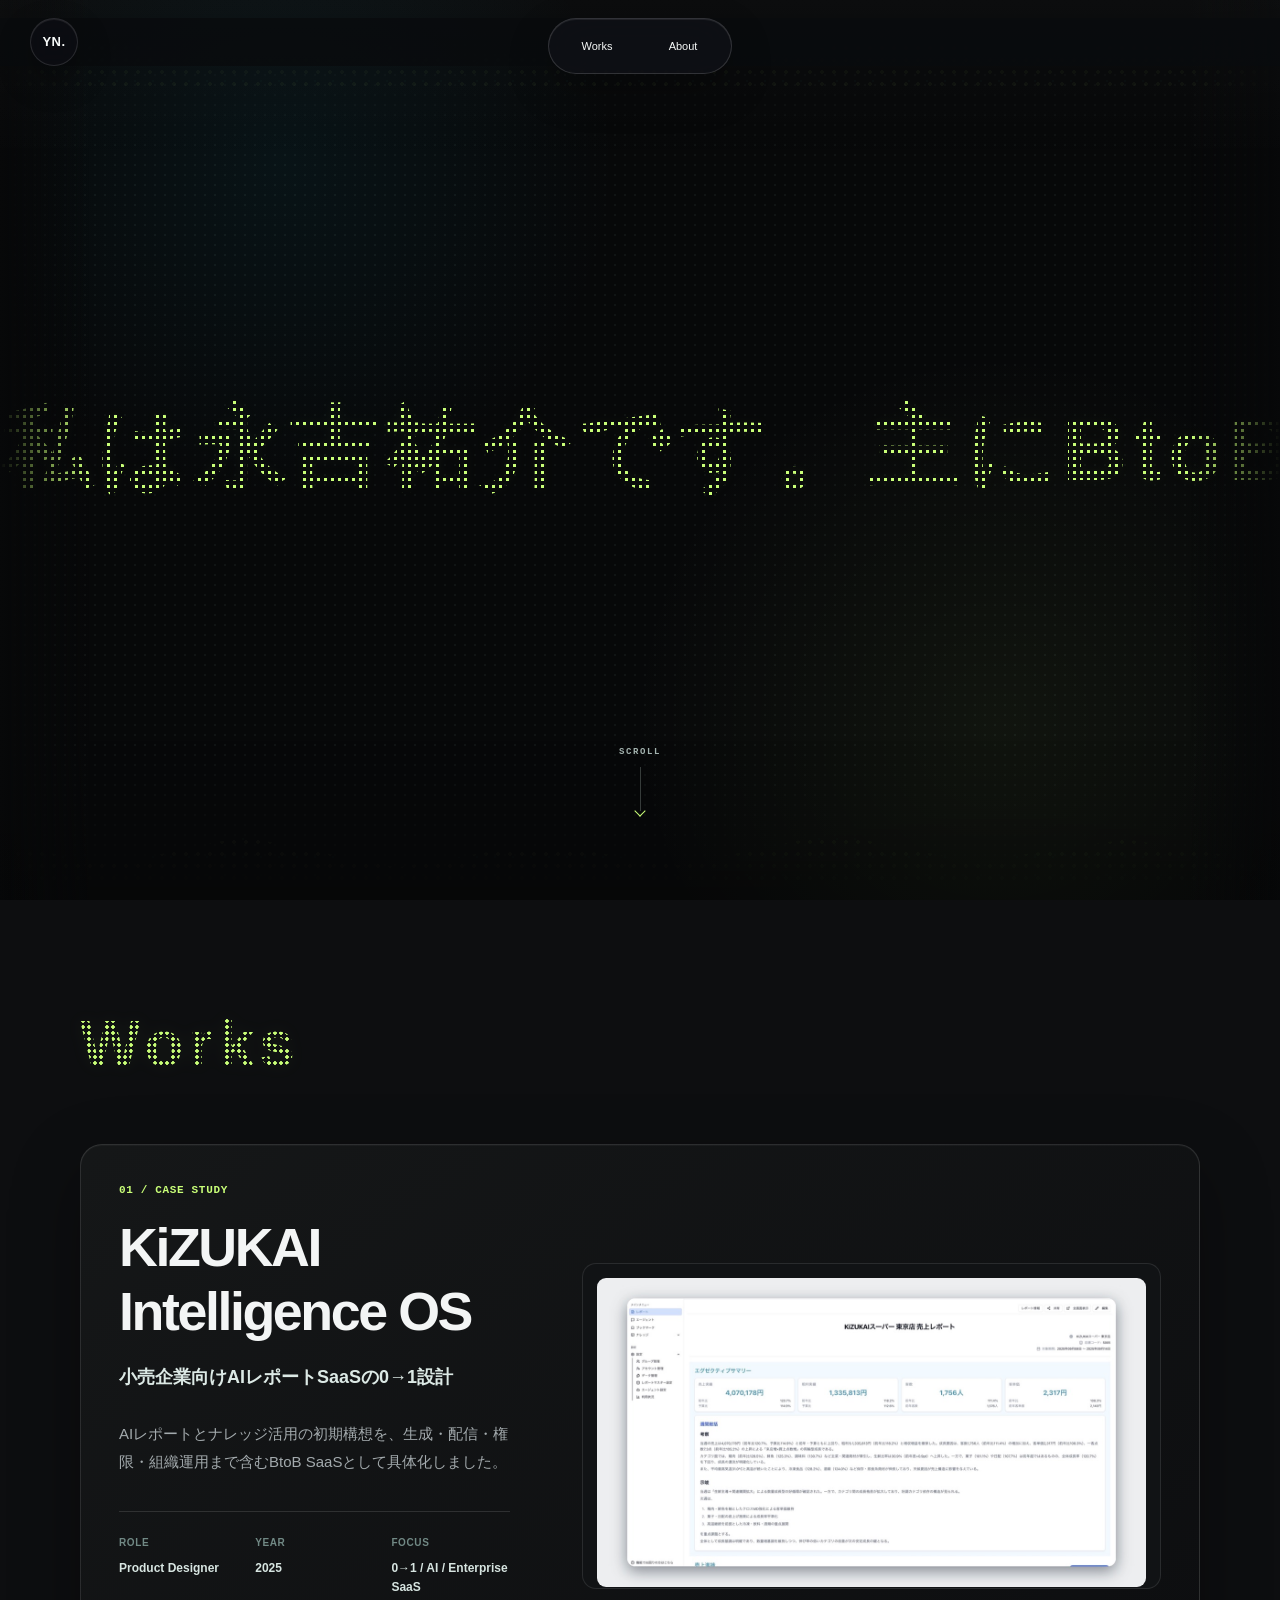
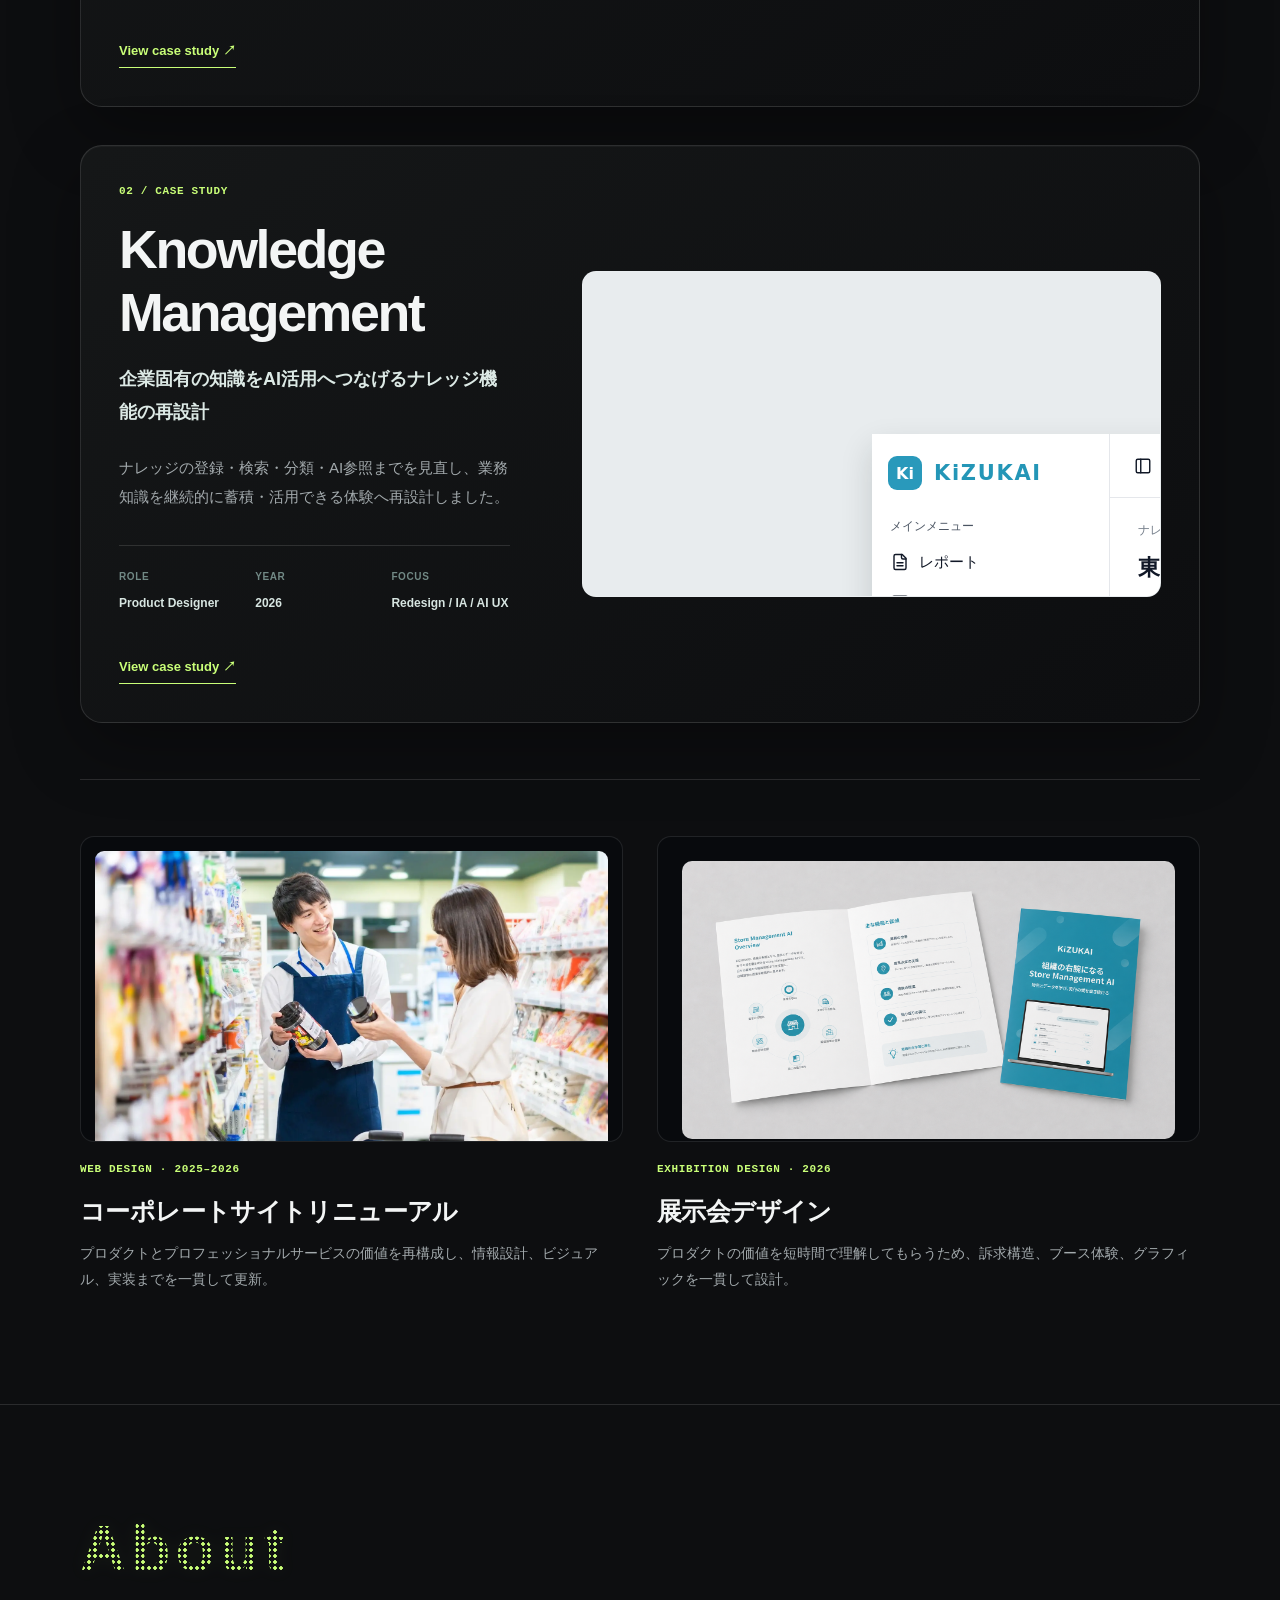
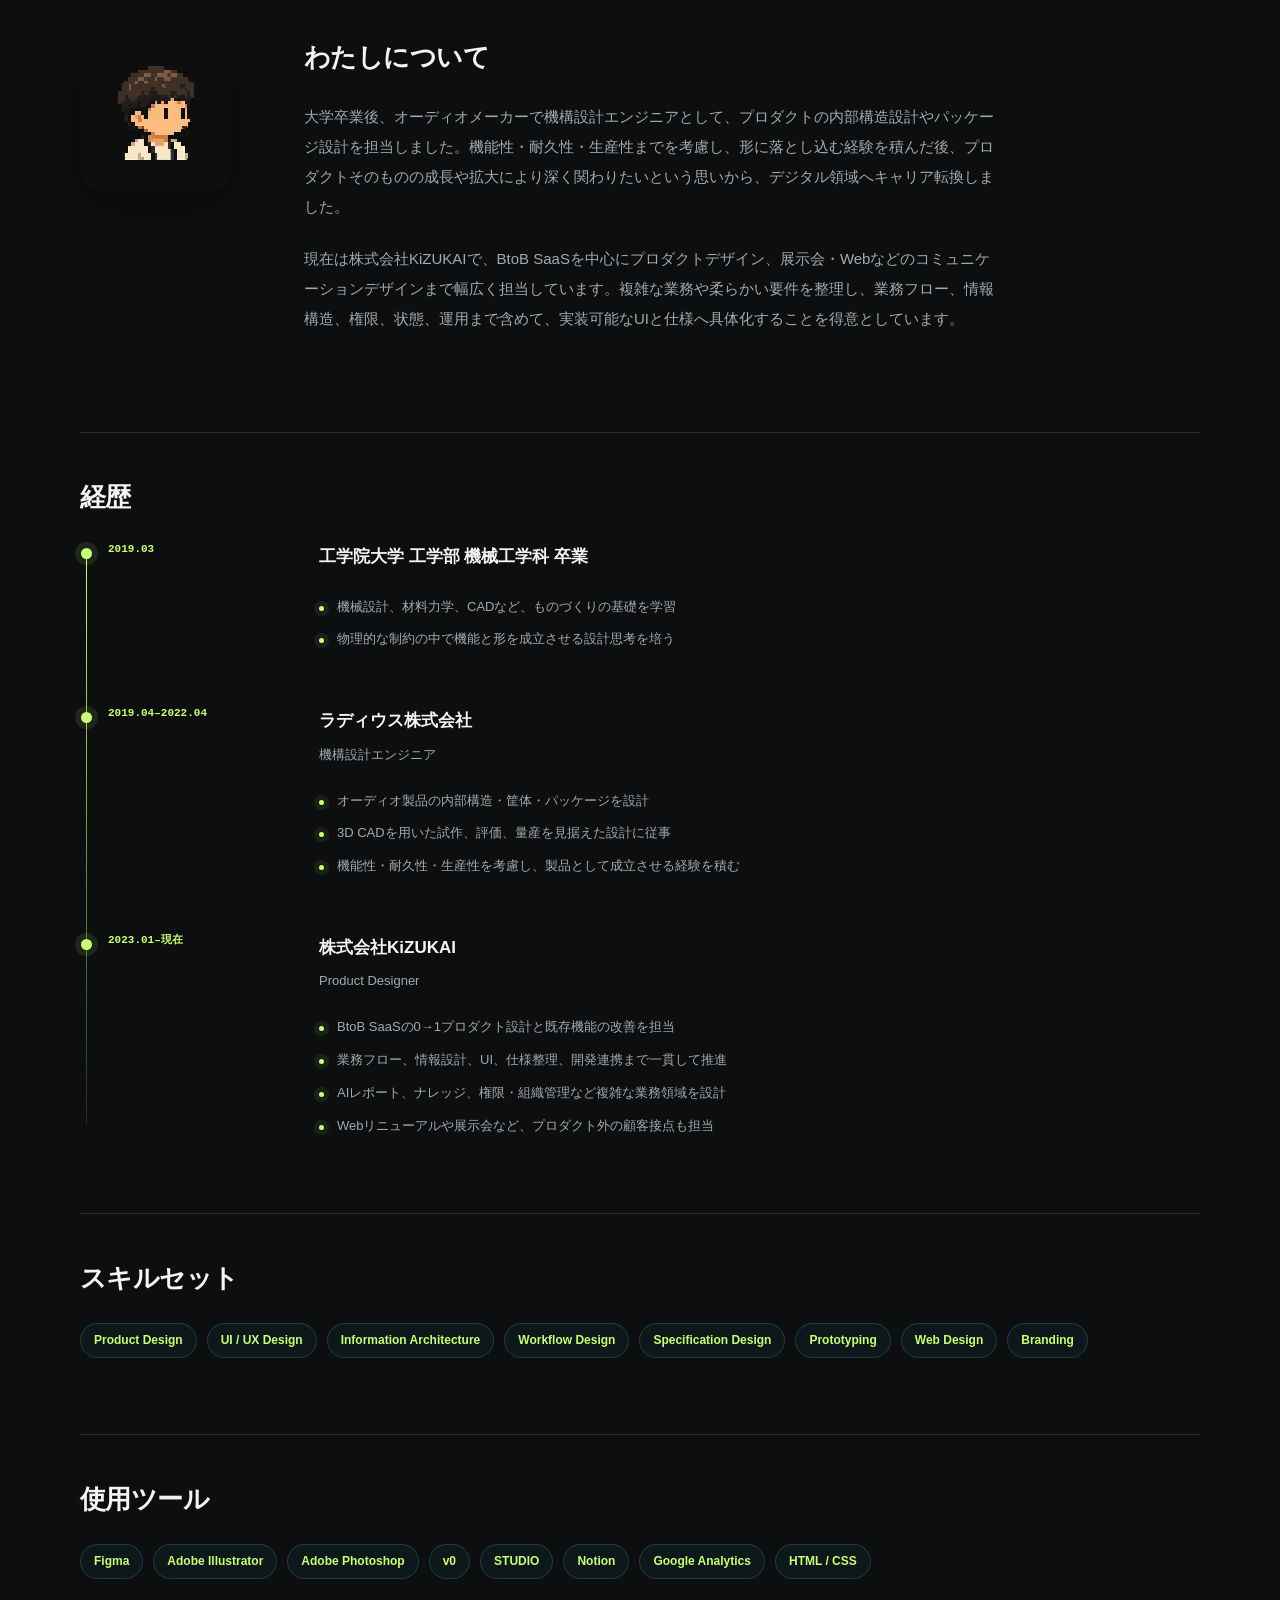
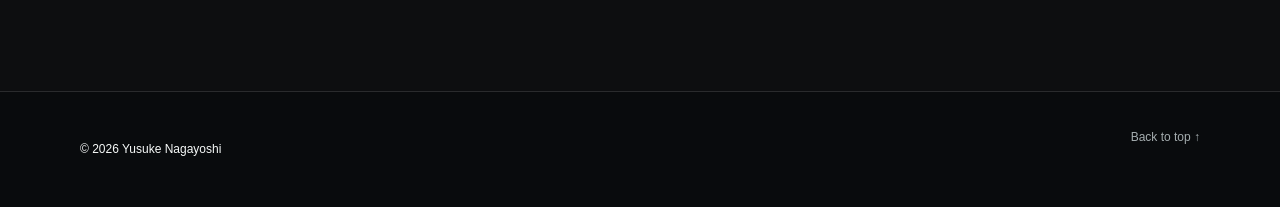
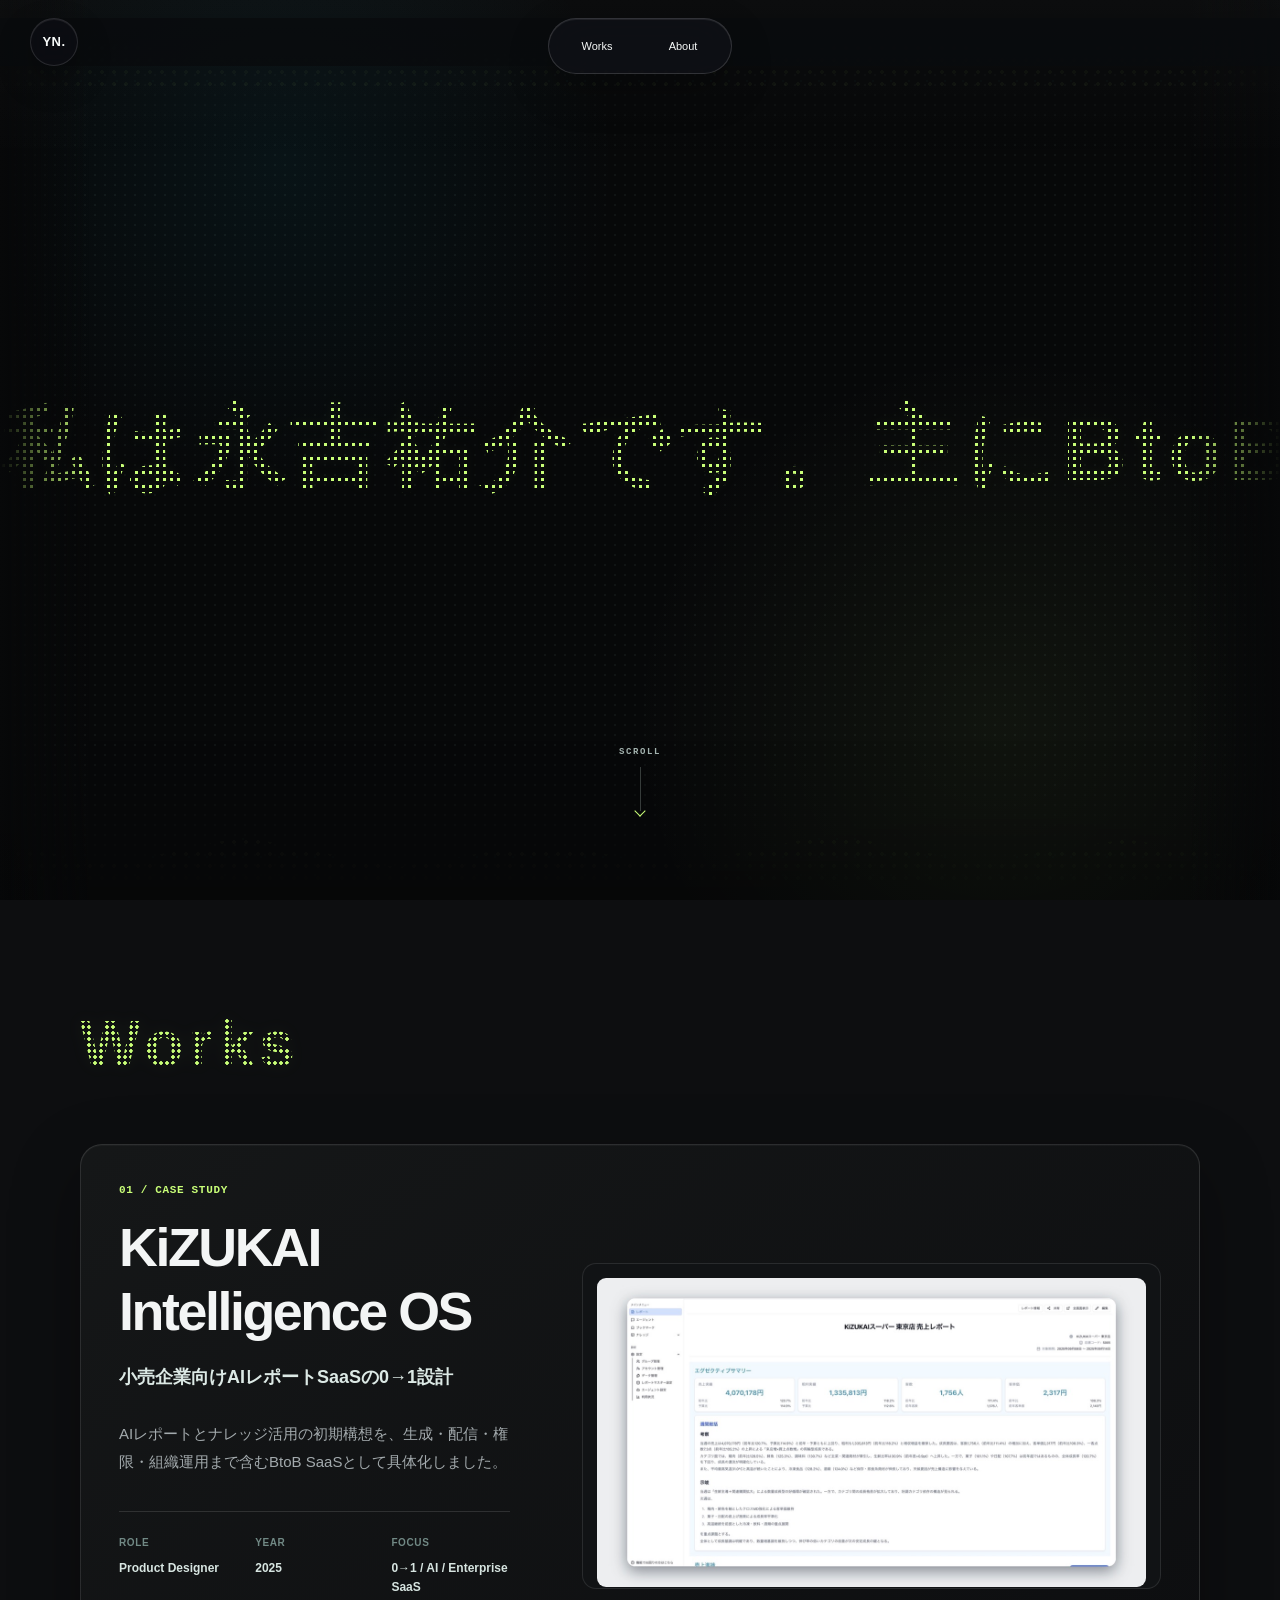
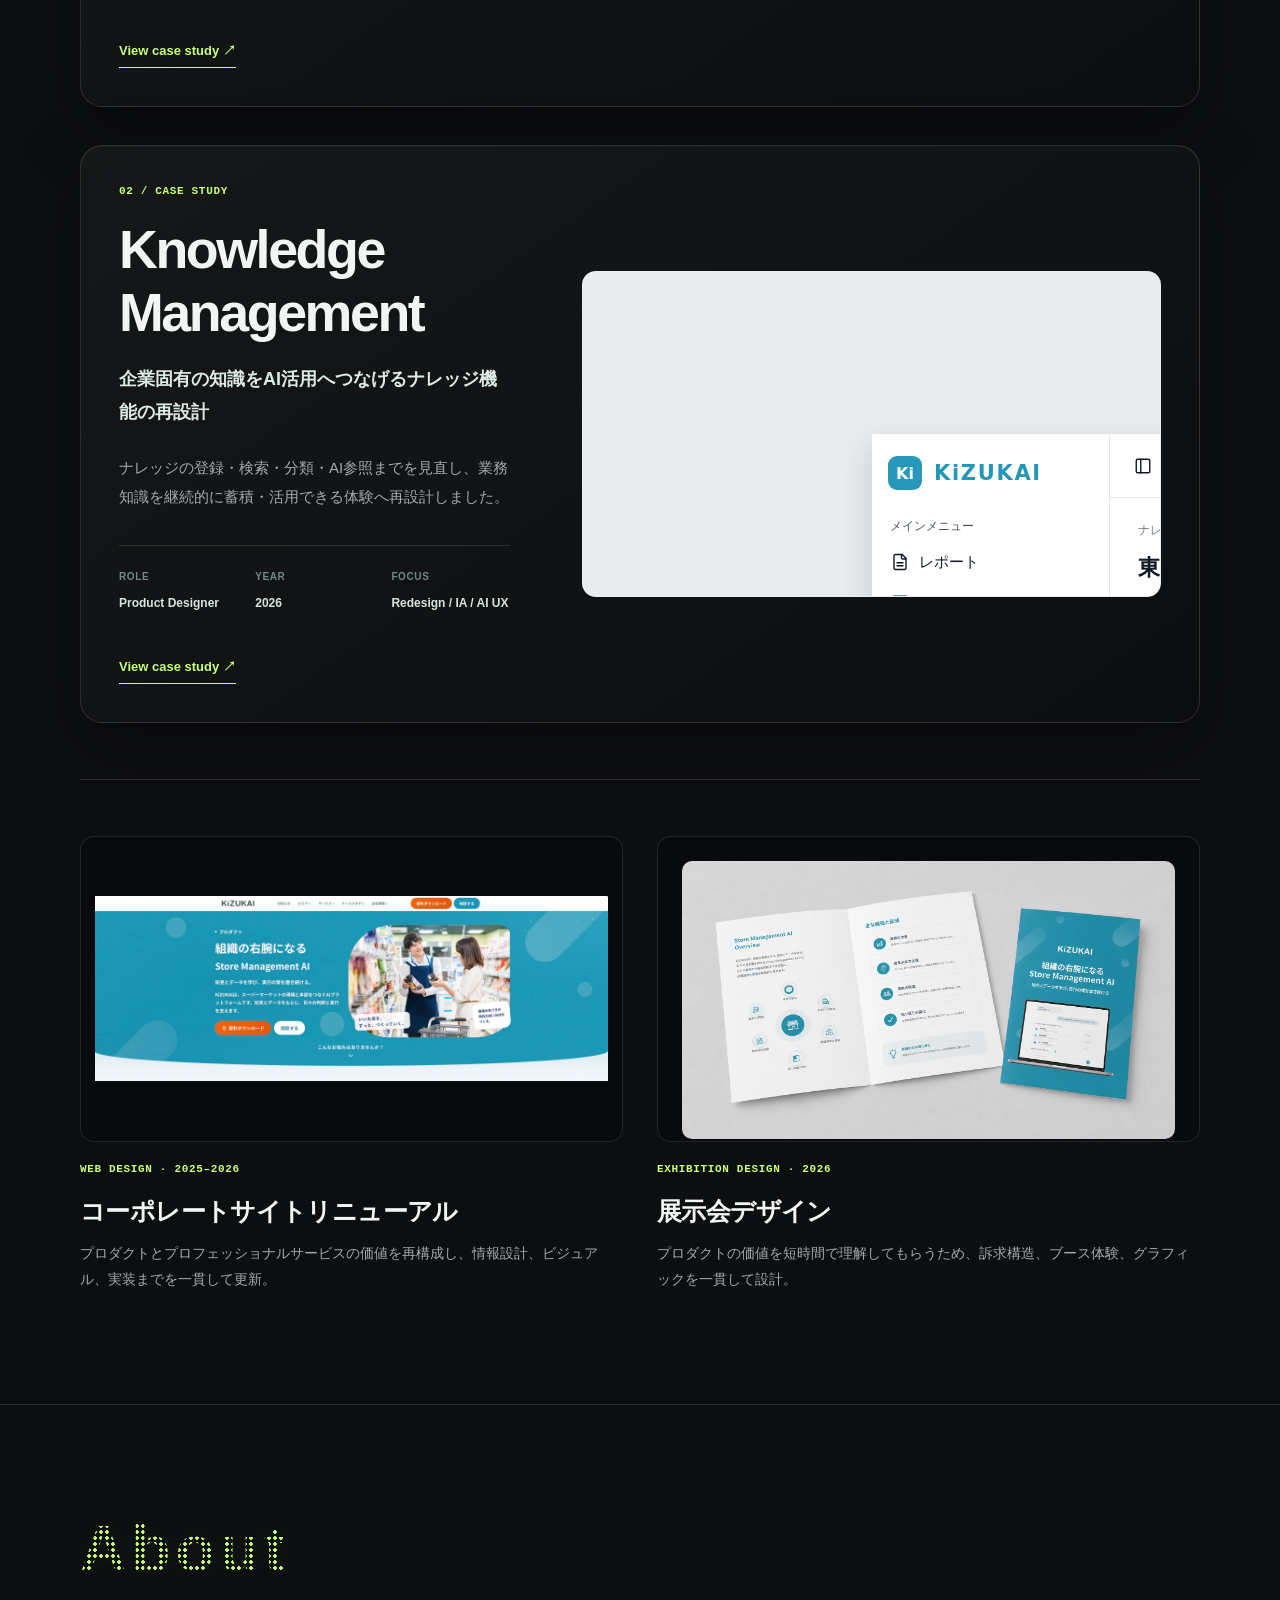
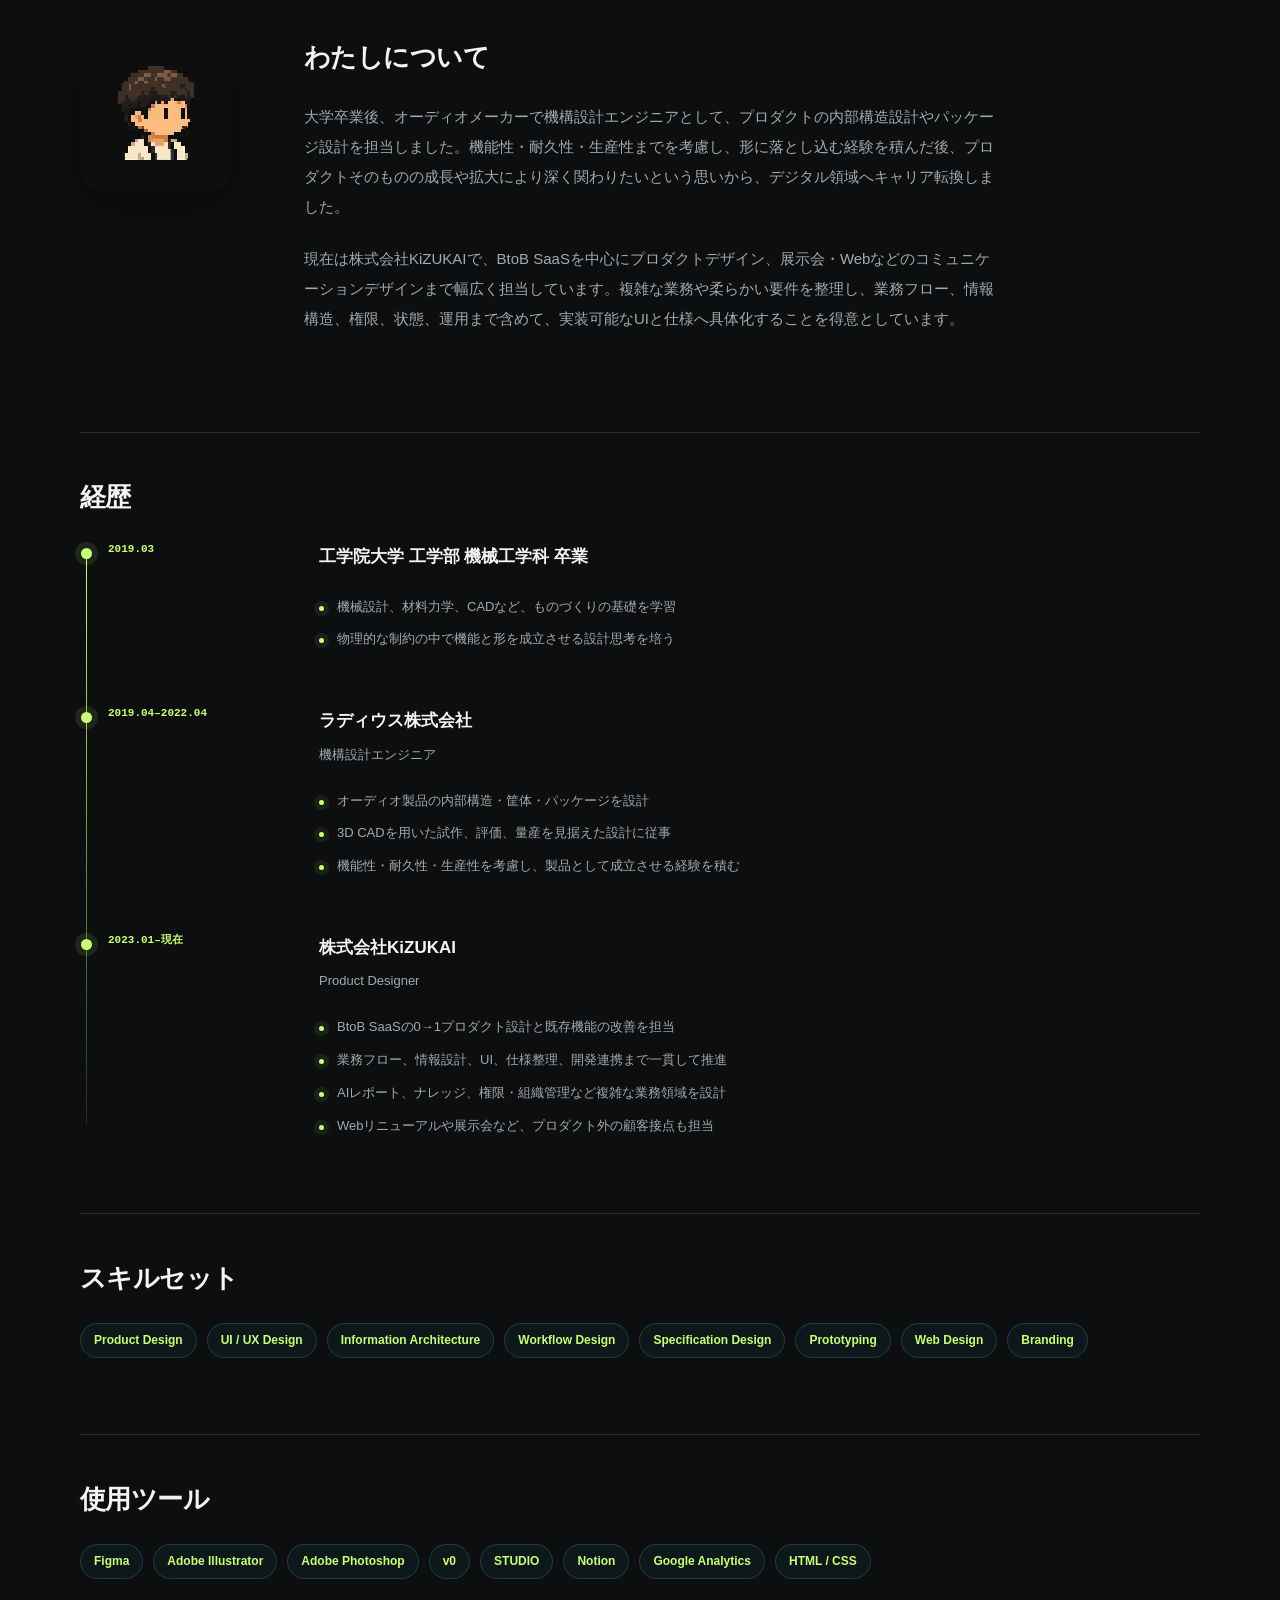
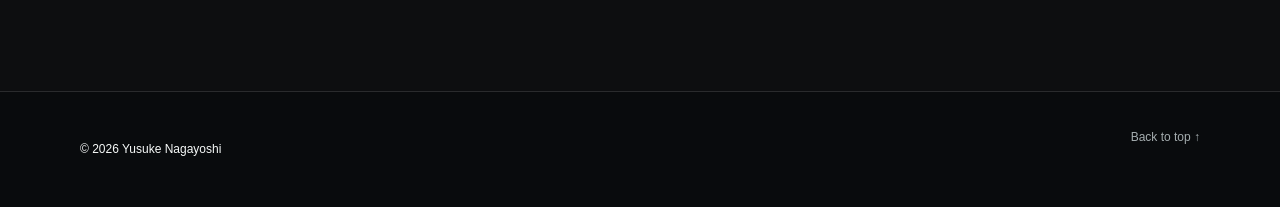
